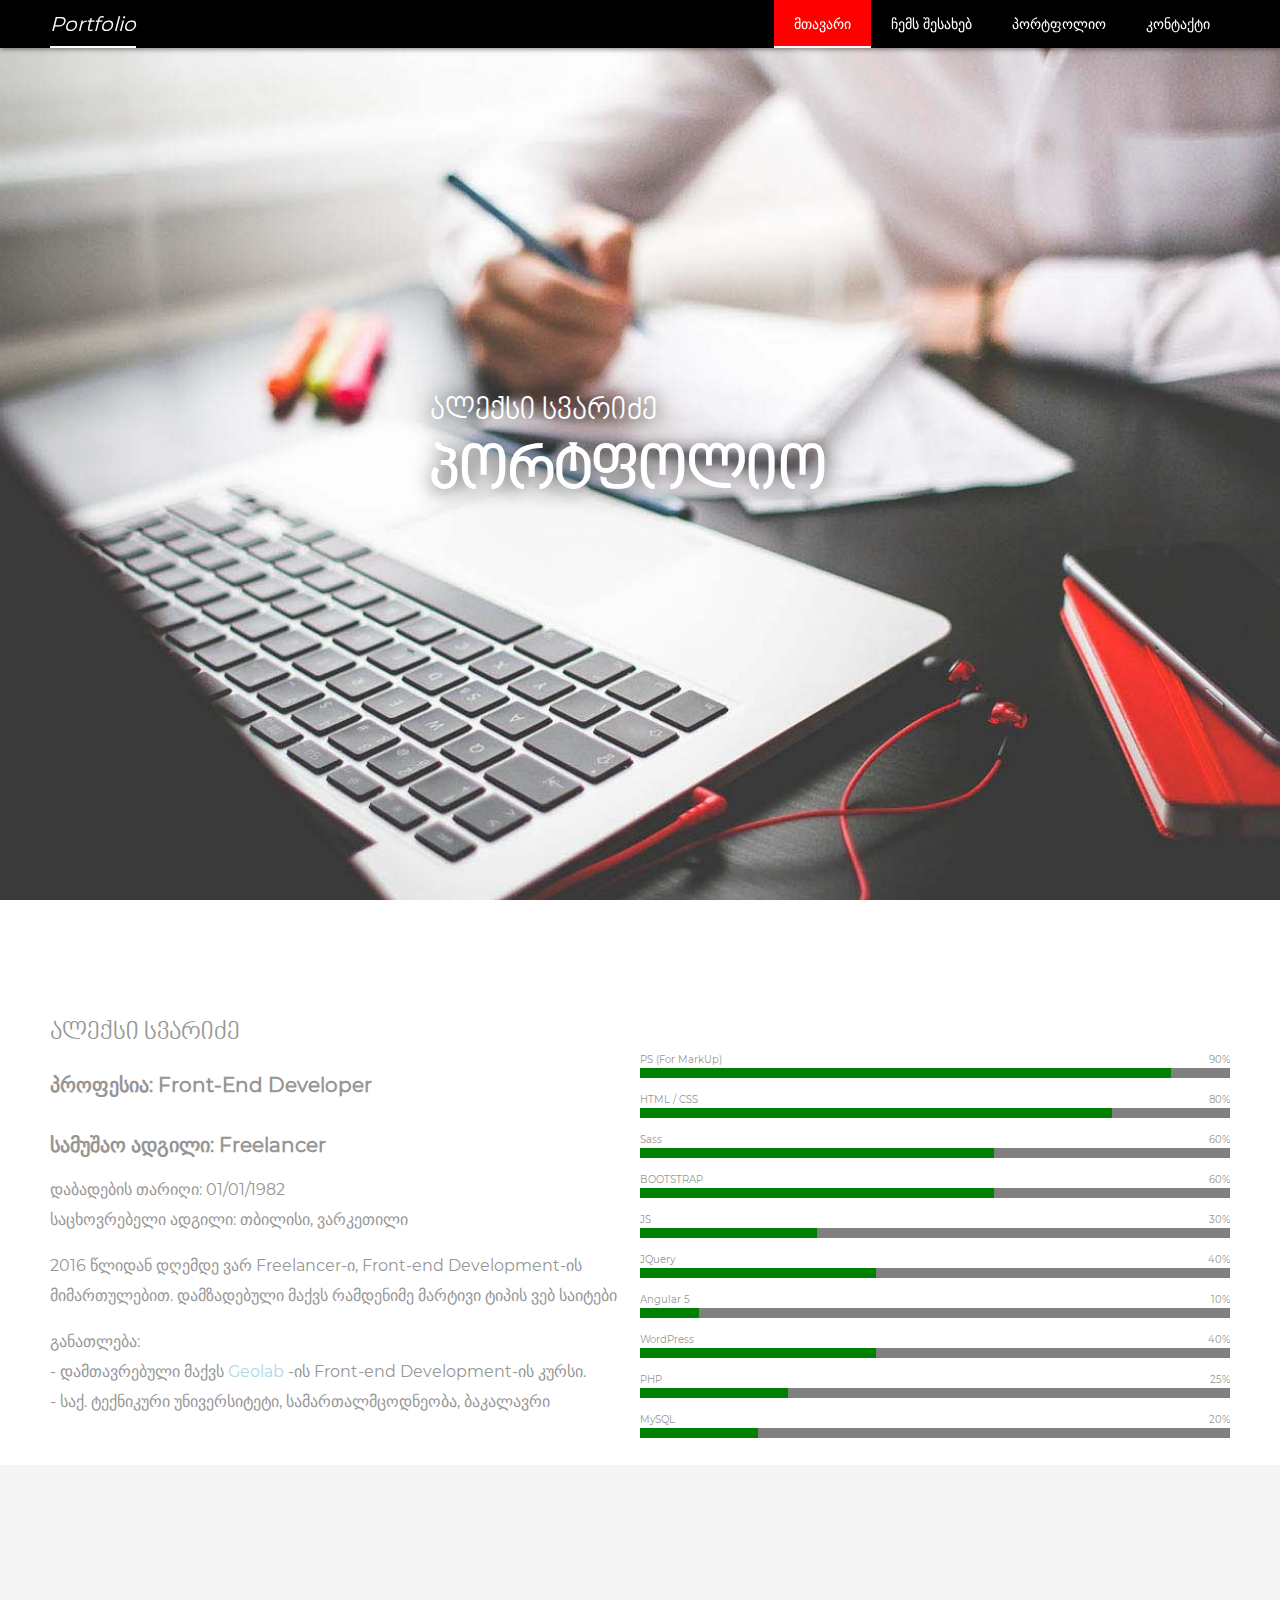
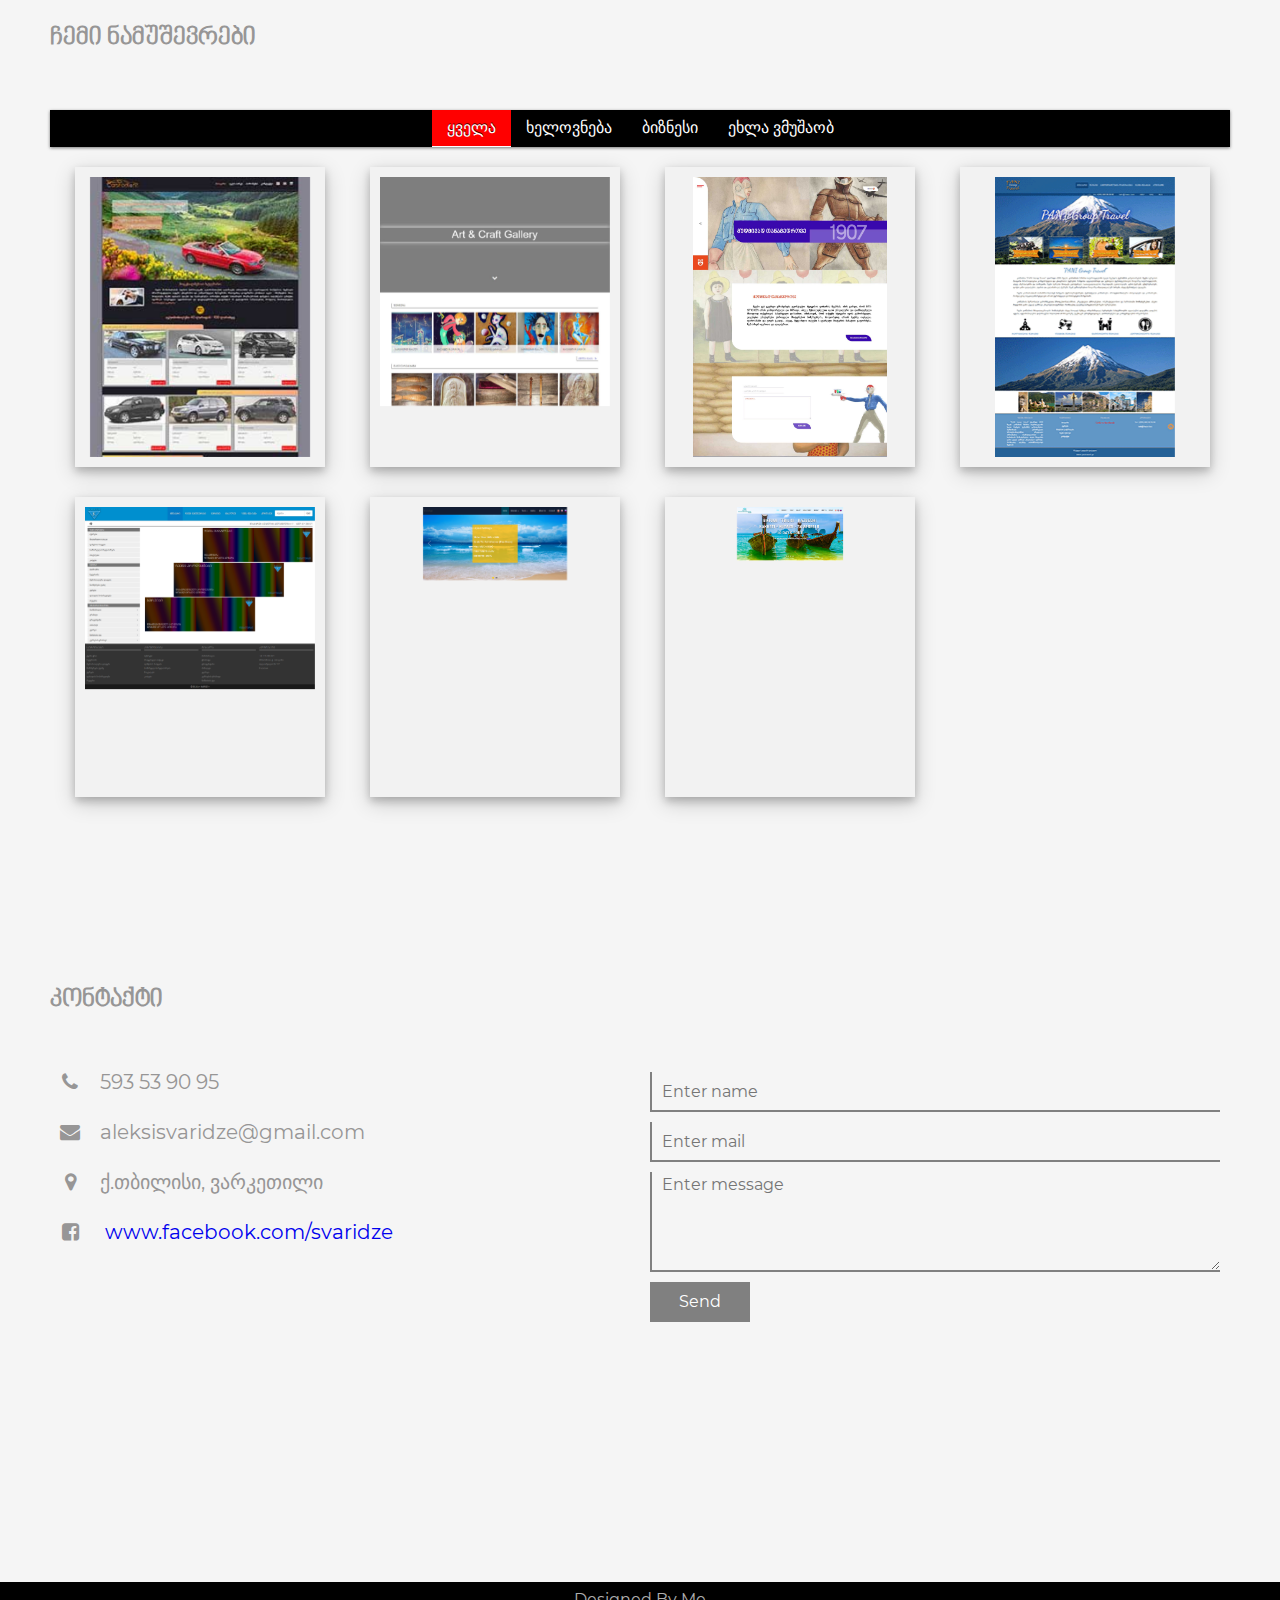
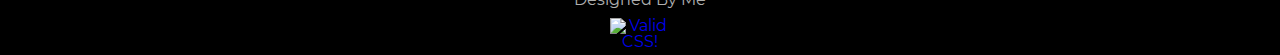
==== index.html @ 66313cfb "Angular" ====
<!DOCTYPE html>
<html lang="ka"> 
<head>
	<meta charset="utf-8">
	<meta name="viewport" content="width=device-width, initial-scale=1.0">
	<title>პორთფოლიო | ალექსი სვარიძე</title>
	<link rel="stylesheet" type="text/css" href="css/reset.css">
	<link rel="stylesheet" type="text/css" href="css/font-awesome.css">
	<link rel="stylesheet" type="text/css" href="css/animate.css">
	<link rel="stylesheet" type="text/css" href="css/mystyles.css">
</head>
<body>
	<header class="header">
		<div class="container clearfix">

			<a href="index.html" id="logo">Portfolio</a>

			<nav class="header-nav">

				<span id="menu-icon">
					<i class="fa fa-bars myIcon"></i>
				</span>

				<ul class="nav-ul active">
					<li class="current"><a href="div#home" class="scroll">მთავარი</a></li>
					<li><a href="div#about-link" class="scroll">ჩემს შესახებ</a></li>
					<li><a href="div#portfolio-link" class="scroll">პორტფოლიო</a></li>
					<li><a href="div#contact-link" class="scroll">კონტაქტი</a></li>
				</ul>
			</nav>
		</div> <!-- End of header-section -->
	</header>

	<div class="full-screen" id="home">
		<section class="full-screen-div">
			<h2 class="full-screen-h2">ალექსი სვარიძე</h2>
			<br>
			<h1 class="full-screen-h1">პორტფოლიო</h1>
		</section>
	</div>




	<div class="about" id="about-link">
		<section class="container">

			<div class="skills clearfix">
				<h2 class="about-box-2-h2">ალექსი სვარიძე</h2>

				<div class="skills-box-1">
					
					<h4 class="about-box-2-h4">პროფესია: Front-End Developer</h4>
					<h4 class="about-box-2-h4">სამუშაო ადგილი: Freelancer</h4>
					<p class="about-box-2-p">დაბადების თარიღი: 01/01/1982</p>
					<p class="about-box-2-p">საცხოვრებელი ადგილი: თბილისი, ვარკეთილი</p><br>
					<p class="about-box-2-p">2016 წლიდან დღემდე ვარ Freelancer-ი, Front-end Development-ის მიმართულებით. დამზადებული მაქვს რამდენიმე მარტივი ტიპის ვებ საიტები</p><br>
					<p class="about-box-2-p">განათლება:</p>
					<p class="about-box-2-p">- დამთავრებული მაქვს
						<a href="http://geolab.edu.ge/" target="_blank" class="colored-links">Geolab</a>
						-ის Front-end Development-ის კურსი. </p>
					<p class="about-box-2-p">- საქ. ტექნიკური უნივერსიტეტი, სამართალმცოდნეობა, ბაკალავრი</p>
				</div>

				<div class="skills-box-2">
					<table>
						<tr>
							<td>PS (For MarkUp)</td>
							<td class="percentage">90%</td>
						</tr>
						<tr>
							<td class="full" colspan="2">
								<progress value="90" max="100"></progress>
							</td>
						</tr>
						<tr>
							<td>HTML / CSS</td>
							<td class="percentage">80%</td>
						</tr>
						<tr>
							<td class="full" colspan="2">
								<progress value="80" max="100"></progress>
							</td>
						</tr>
						<tr>
							<td>Sass</td>
							<td class="percentage">60%</td>
						</tr>
						<tr>
							<td class="full" colspan="2">
								<progress value="60" max="100"></progress>
							</td>
						</tr>
						<tr>
							<td>BOOTSTRAP</td>
							<td class="percentage">60%</td>
						</tr>
						<tr>
							<td class="full" colspan="2">
								<progress value="60" max="100"></progress>
							</td>
						</tr>
						<tr>
							<td>JS</td>
							<td class="percentage">30%</td>
						</tr>
						<tr>
							<td class="full" colspan="2">
								<progress value="30" max="100"></progress>
							</td>
						</tr>
						<tr>
							<td>JQuery</td>
							<td class="percentage">40%</td>
						</tr>
						<tr>
							<td class="full" colspan="2">
								<progress value="40" max="100"></progress>
							</td>
						</tr>

						<tr>
							<td>Angular 5</td>
							<td class="percentage">10%</td>
						</tr>
						<tr>
							<td class="full" colspan="2">
								<progress value="10" max="100"></progress>
							</td>
						</tr>

						<tr>
							<td>WordPress</td>
							<td class="percentage">40%</td>
						</tr>
						<tr>
							<td class="full" colspan="2">
								<progress value="40" max="100"></progress>
							</td>
						</tr>
						<tr>
							<td>PHP</td>
							<td class="percentage">25%</td>
						</tr>
						<tr>
							<td class="full" colspan="2">
								<progress value="25" max="100"></progress>
							</td>
						</tr>
						<tr>
							<td>MySQL</td>
							<td class="percentage">20%</td>
						</tr>
						<tr>
							<td class="full" colspan="2">
								<progress value="20" max="100"></progress>
							</td>
						</tr>
					</table>
				</div>

			</div> <!-- skills -->

		</section>  <!-- container -->
	</div> <!-- End about-link -->





	<div class="portfolio" id="portfolio-link">
		<section class="container">
			<h3 class="main-h1">ჩემი ნამუშევრები</h3>

			<div class="portfolio-box clearfix">

				<div class="button-group filter-tabs-container">
					<div class="filter-tabs is-checked" data-filter="*">ყველა</div>
					<div class="filter-tabs" data-filter=".art">ხელოვნება</div>
					<div class="filter-tabs" data-filter=".business">ბიზნესი</div>
					<div class="filter-tabs" data-filter=".curent-projects">ეხლა ვმუშაობ</div>
				</div>

				<div class="grid clearfix">

 					<div class="grid-item business" data-category="business">
 						<div class="polaroid">
 							<img src="img/portfolio-img/cars.jpg" class="polaroid-img">
 							<div class="website-link">
 								<a href="http://carsforrent.ge" target="_blank" class="polaroid-p">Full Version</a>
 							</div>
 						</div>
 					</div>

 					<div class="grid-item art" data-category="art">
 						<div class="polaroid">
 							<img src="img/portfolio-img/Gallery.png" class="polaroid-img">
 							<div class="website-link">
 								<a href="http://tbilisi.atwebpages.com/Gallery/" target="_blank" class="polaroid-p">Full Version</a>
 							</div>
 						</div>
 					</div>

 					<div class="grid-item art" data-category="art">
 						<div class="polaroid">
 							<img src="img/portfolio-img/sticker.jpg" class="polaroid-img">
 							<div class="website-link">
 								<a href="http://tbilisi.atwebpages.com/stajiorebi/" target="_blank" class="polaroid-p">Full Version</a>
 							</div>
 						</div>
 					</div>



 					<div class="grid-item business" data-category="business">
 						<div class="polaroid">
 							<img src="img/portfolio-img/bis.png" class="polaroid-img">
 							<div class="website-link">
 								<a href="http://tbilisi.atwebpages.com/tour/" target="_blank" class="polaroid-p">Full Version</a>
 							</div>
 						</div>
 					</div>

 					<div class="grid-item business" data-category="business">
 						<div class="polaroid">
 							<img src="img/portfolio-img/marmaris.png" class="polaroid-img">
 							<div class="website-link">
 								<a href="http://karizi.ge" target="_blank" class="polaroid-p">Full Version</a>
 							</div>
 						</div>
					 </div>
					 
					 <div class="grid-item curent-projects" data-category="curent-projects">
						<div class="polaroid">
							<img src="img/portfolio-img/guest.png" class="polaroid-img">
							<div class="website-link">
								<a href="http://tbilisi.atwebpages.com/Guest/" target="_blank" class="polaroid-p">Full Version</a>
							</div>
						</div>
					</div>

					<div class="grid-item curent-projects" data-category="curent-projects">
						<div class="polaroid">
							<img src="img/portfolio-img/kingdom.png" class="polaroid-img">
							<div class="website-link">
								<a href="http://tbilisi.atwebpages.com/KingdomGeorgiaDesktop/" target="_blank" class="polaroid-p">Full Version</a>
							</div>
						</div>
					</div>

 					

				</div> <!-- grid clearfix-->


			</div> <!-- portfolio-box -->

		</section>  <!-- container -->
	</div>





	<div class="contact" id="contact-link">
		<section class="container">
			<h3 class="main-h1">კონტაქტი</h3>

			<div class="contact-box clearfix">
				<div class="contact-boxes">
					<p class="contact-p"><span class="fa-icons"><i class="fa fa-phone" aria-hidden="true"></i></span>593 53 90 95</p>
					<p class="contact-p"><span class="fa-icons"><i class="fa fa-envelope" aria-hidden="true"></i></span>aleksisvaridze@gmail.com</p>
					<p class="contact-p"><span class="fa-icons"><i class="fa fa-map-marker" aria-hidden="true"></i></span>ქ.თბილისი, ვარკეთილი</p>
					<p class="contact-p"><span class="fa-icons"><i class="fa fa-facebook-square" aria-hidden="true"></i></span>
						<a href="https://www.facebook.com/svaridze" target="_blank">www.facebook.com/svaridze</a></p>
				</div>
				<div class="contact-boxes">
					<form method="" action="" id="" class="mail-form">
						<input type="text" name="" class="input-field" placeholder="Enter name" disabled>
						<input type="text" name="" class="input-field" placeholder="Enter mail" disabled>
						<textarea class="textarea-field" placeholder="Enter message" disabled></textarea>
						<input type="submit" value="Send" name="" class="submit-field">
					</form>
				</div>
			</div>
		</section>  <!-- container -->
	</div>


	<footer class="top-footer">
		<div class="map">
			<iframe
			src="https://www.google.com/maps/embed/v1/place?q=Varketili+Zemo+Plateau+II+Micro-District,
			+11,+Tbilisi&key=AIzaSyBdmHVkiIxfdOb9HYpGS9dPTRAZbsJj9S8"
			allowfullscreen>
			</iframe>
		</div>
	</footer>

	<footer class="bottom-footer">
		<p class="footer-p">designed by me</p>
		<p>
			<a href="http://jigsaw.w3.org/css-validator/check/referer" style="display: inline-block;">
    			<img style="border:0;width:60px;display: block;margin:0 auto;"
        			src="http://jigsaw.w3.org/css-validator/images/vcss-blue"
        			alt="Valid CSS!" />
    		</a>
		</p>
	</footer>

	<div id="stop" class="scrollTop">    	
    	<a href="">
    		<i class="fa fa-angle-double-left"></i>
    	</a>    	
    </div>
    
	<script src="https://ajax.googleapis.com/ajax/libs/jquery/2.2.4/jquery.min.js"></script>
	<script src="https://cdnjs.cloudflare.com/ajax/libs/jquery-scrollTo/2.1.2/jquery.scrollTo.min.js"></script>
	<script src="https://cdnjs.cloudflare.com/ajax/libs/jquery-localScroll/2.0.0/jquery.localScroll.min.js"></script>
	<script src="js/isotope.pkgd.min.js"></script>
	<script src="js/myscripts.js"></script>
</body>
</html>
---- css/mystyles.css ----
@import url("https://cdn.web-fonts.ge/fonts/bpg-nino-elite-caps/css/bpg-nino-elite-caps.min.css");
html, body {
	height: 100%; 
	width: 100%;
	font-family: 'BPG Arial';
	font-family: 'Montserrat-Regular';
	color: #979696;
}
body {
	background-color: #F5F5F5;
}
h1, h2, h3, h4, h5, h6 {
	font-family: 'BPG Nino Mtavruli';
}
.scrollTop {
	position: fixed;
	right: 28px;
	bottom: 10px;
	background-color: red;
	opacity: 0;
	-webkit-transition: all 0.4s ease-in-out 0s;
	-o-transition: all 0.4s ease-in-out 0s;
	transition: all 0.4s ease-in-out 0s;
	z-index: 1000;
}
.scrollTop a {
	padding: 0 10px 0 12px;
	display: inline-block;
}
.fa.fa-angle-double-left {
	-webkit-transform: rotate(90deg);
	    -ms-transform: rotate(90deg);
	        transform: rotate(90deg);
	font-size: 40px;
	color: #fff;
	margin-left: 4px;
}
.clearfix:after {
	content: "";
	display: block;
	clear: both;
}
.header {
	width: 100%;
	background-color: #000;
	position: fixed;
	left: 0;
	top: 0;
	z-index: 1000;
	box-shadow: 0 1px 5px rgba(0,0,0, 0.5);
}
.container {
	max-width: 1200px;
	margin: 0 auto;
	padding: 0 10px;
}
#logo {
	display: block;
	font-size: 20px;
	height: 48px;
	line-height: 48px;
	font-style: italic;
	border-bottom: 2px solid #fff;
	color: #fff;
	float: left;
}
.header-nav {
	float: right;
	font-size: 0;
}
#menu-icon {
	display: none;
	color: #fff;
	width: 48px;
	height: 48px;
	cursor: pointer;
}
.myIcon {
	font-size:48px;
	color: #fff;
}
.nav-ul li {
	display: inline-block;
}
.nav-ul li a {
	font-family: "BPG Nino Elite Caps", sans-serif;
	display: block;
	color: #fff;
	font-size: 14px;
	padding: 17px 20px 15px;
}
.current {
	background-color: red;
	border-bottom: 2px solid white;
}
.nav-ul li:hover {
	border-bottom: 2px solid white;
}
.full-screen {
	width: 100%;
	height: 100%;
	background: url('../img/developer.jpg') no-repeat 50% 50%;
	background-size: cover;
	display: table;
}
.full-screen-div {
	display: table-cell;
	vertical-align: middle;
	color: #fff;
}

.full-screen-h2 {
	font-size: 30px;
	width: 420px;
	margin: 0 auto;
	text-shadow: 0 0 20px rgba(0, 0, 0, 1);
}
.full-screen-h1 {
	font-size: 60px;
	width: 420px;
	margin: 0 auto;
	text-shadow: 1px 2px 20px rgba(0, 0, 0, .8);
	font-weight: bold;
}

.main-h1 {
	font-size: 25px;
	text-transform: uppercase;
	font-weight: bold;
	margin: 0px 0 30px;
	padding-top: 100px;
}
.main-p {
	font-size: 20px;
}
.about {
	margin: 0 auto 60px;
	padding-top: 120px;
	background-color: #fff;
}
.about-box-2-h2 {
	font-size: 25px;
}
.about-box-2-h4 {
	font-size: 20px;
	font-weight: bold;
	font-family: 'Montserrat-Regular';
	padding: 20px 0;
}
.about-box-2-p {
	font-size: 16px;
	line-height: 30px;
}
.skills-box-1, .skills-box-2 {
	width: 50%;
	float: left;
	padding: 10px 0;
}
.colored-links {
	color: lightblue;
}
.colored-links:hover {
	color: #60adfb;
}
table {
	width: 100%;
	font-size: 10px;
}
.percentage {
	text-align: right;
}
progress {
	width: 100%;
	margin: 3px 0 17px;
	border: none;
}
/* ----------- portfolio ----------------*/
.portfolio-box {
	margin: 60px auto;
}
.filter-tabs-container {
	font-size: 0;
	background-color: #000;
	color: #fff;
	box-shadow: 0 1px 3px rgba(0,0,0, 0.5);
	margin: 0 0 20px 0;
	display: flex;
	justify-content: center;
}
.filter-tabs {
	display: inline-block;
	padding: 10px 15px;
	cursor: pointer;
	font-size: 16px;
	border-bottom: 1px solid transparent;
}
.filter-tabs:hover {
	border-bottom: 1px solid #fff;
}
.grid-item {
	width: 25%;
}
.polaroid {
	width: 90%;
	height: 300px;
	overflow: hidden;
	position: relative;
	padding: 10px;
	max-width: 250px;
	margin: 0 25px 30px;
	box-shadow: 0 4px 8px 0 rgba(0, 0, 0, 0.2),
	0 6px 20px 0 rgba(0, 0, 0, 0.19);
	background-color: #f2f2f2;
}
.polaroid img {
	max-width: 100%;
	max-height: 100%;
	margin: 0 auto;
	opacity: 1;
	transition: .5s ease;
  	backface-visibility: hidden;
  	display: block;
}
.website-link {
  transition: .3s ease;
  opacity: 0;
  position: absolute;
  top: 50%;
  left: 50%;
  transform: translate(-50%, -50%);
  -ms-transform: translate(-50%, -50%);
}
.polaroid:hover .polaroid-img {
  opacity: 0.3;
}

.polaroid:hover .website-link {
  opacity: 1;
}
.polaroid-p {
	background-color: white;
	color: red;
	font-weight: bold;
	display: block;
	padding: 20px 10px;
	font-size: 14px;
	text-align: center;
}

div.filter-tabs:active,
div.filter-tabs.is-checked {
  background-color: red;
  border-bottom: 1px solid #fff;
}
div.filter-tabs.is-checked {
  color: white;
  text-shadow: 0 -1px hsla(0, 0%, 0%, 0.8);
}
/*--------------  Contact Section-------*/

.contact-box {
	margin: 60px auto;
}

.contact-boxes {
	width: 50%;
	float: left;
	background-color: #F5F5F5;
	padding: 0 10px;
}
p.contact-p {
	font-size: 20px;
	margin-bottom: 30px;
}
.fa-icons {
	display: inline-block;
	height: 20px;
	width: 20px;
	text-align: center;
	margin-right: 20px;
}
.mail-form {
	width: 100%;
	margin: 0 auto 0 0;
}
.mail-form input:focus, .mail-form textarea:focus {
	outline: none;
}
.input-field {
	display: block;
	width: 100%;
	height: 40px;
	padding: 0 10px;
	margin-bottom: 10px;
	border-bottom: 2px solid grey;
	border-left: 2px solid grey;
	background-color: #F5F5F5;
}
.textarea-field {
	display: block;
	max-width: 100%;
	min-width: 100%;
	max-height: 100px;
	min-height: 100px;
	padding: 5px 10px;
	margin-bottom: 10px;
	border-bottom: 2px solid grey;
	border-left: 2px solid grey;
	background-color: #F5F5F5;
}
.submit-field {
	width: 100px;
	height: 40px;
	display: block;
	background-color: grey;
	border: 1px solid grey;
	color: #fff;
	cursor: pointer;
}
.submit-field:hover {
	color: grey;
	background-color: #fff;
}
iframe {
	width: 100%;
	height: 200px;
	border: 0;
	display: block;
}
.top-footer {
	width: 100%;
}
.bottom-footer {
	width: 100%;
	background-color: #000;
	text-align: center;
	padding-bottom: 5px;
}
.footer-p {
	color: rgba(255,255,255, 0.7);
	text-transform: capitalize;
	padding: 10px 0;
}

@media screen and (max-width: 1030px) {

.polaroid-p {
	font-size: 12px;
}

}

@media only screen and (max-width: 768px) {

#logo {
	font-size: 18px;
	line-height: 38px;
	height: 38px;
}
#menu-icon {
	display: inline-block;
	width: 37px;
	height: 37px;
}
.myIcon {
	font-size:37px;
}
nav ul.nav-ul, nav:active ul.nav-ul {
	display: none;
    z-index: 1000;
    position: absolute;
    right: 0;
    top: 37px;
    width: 100%;
    height: 100vh;
}
nav.active ul.nav-ul {
  display: block;
  padding-top: 0;
  background: #000;
}
.nav-ul li {
	display: block;
}
.nav-ul li:hover {
	border-bottom: none;
	background-color: red;
}
.current {
	border-bottom: none;
}
.nav-ul li a {
	font-family: 'BPG Nino Mtavruli';
	text-align: center;
	color: #fff;
	padding: 15px 0;
	font-weight: normal;
}
.container {
	width: 100%;
}
.full-screen-h2 {
	font-size: 18px;
	width: 200px;
}
.full-screen-h1 {
	font-size: 30px;
	width: 200px;
}
.main-h1 {
	font-size: 20px;
}
.main-p {
	font-size: 16px;
}
.about-box-1, .about-box-2 {
	width: 100%;
	float: none;
	padding: 0;
}
.about-box-img {
	width: 100%;
	display: block;
}
.about-box-2-h2 {
	font-size: 18px;
	margin: 20px auto 10px;
}
.about-box-2-h4 {
	font-size: 16px;
	padding: 10px 0;
}
.about-box-2-p {
	font-size: 14px;
	line-height: 20px;
	text-align: justify;
}
.skills-box-1, .skills-box-2 {
	width: 100%;
	float: none;
	padding: 10px 0;
}
.contact-boxes {
	width: 100%;
	float: none;
	padding: 0;
}
p.contact-p {
	font-size: 15px;
	margin-bottom: 10px;
}
.fa-icons {
	height: 16px;
	width: 16px;
}
.mail-form {
	margin: 60px auto 0;
}
.textarea-field {
	max-height: 150px;
	min-height: 150px;
	margin-bottom: 5px;
}
.submit-field {
	margin: 0 auto;
}
.grid-item {
	width: 50%;
	margin-bottom: 25px;
}
.polaroid {
	margin: 0 auto;
}
.polaroid-p {
	font-size: 14px;
}

}

@media screen and (max-width: 540px) {
.filter-tabs {
	font-size: 12px;
	padding: 10px;
}
.grid-item {
	width: 100%;
}
.full-screen-h2 {
	font-size: 18px;
	width: 170px;
}
.full-screen-h1 {
	font-size: 25px;
	width: 170px;
}

}
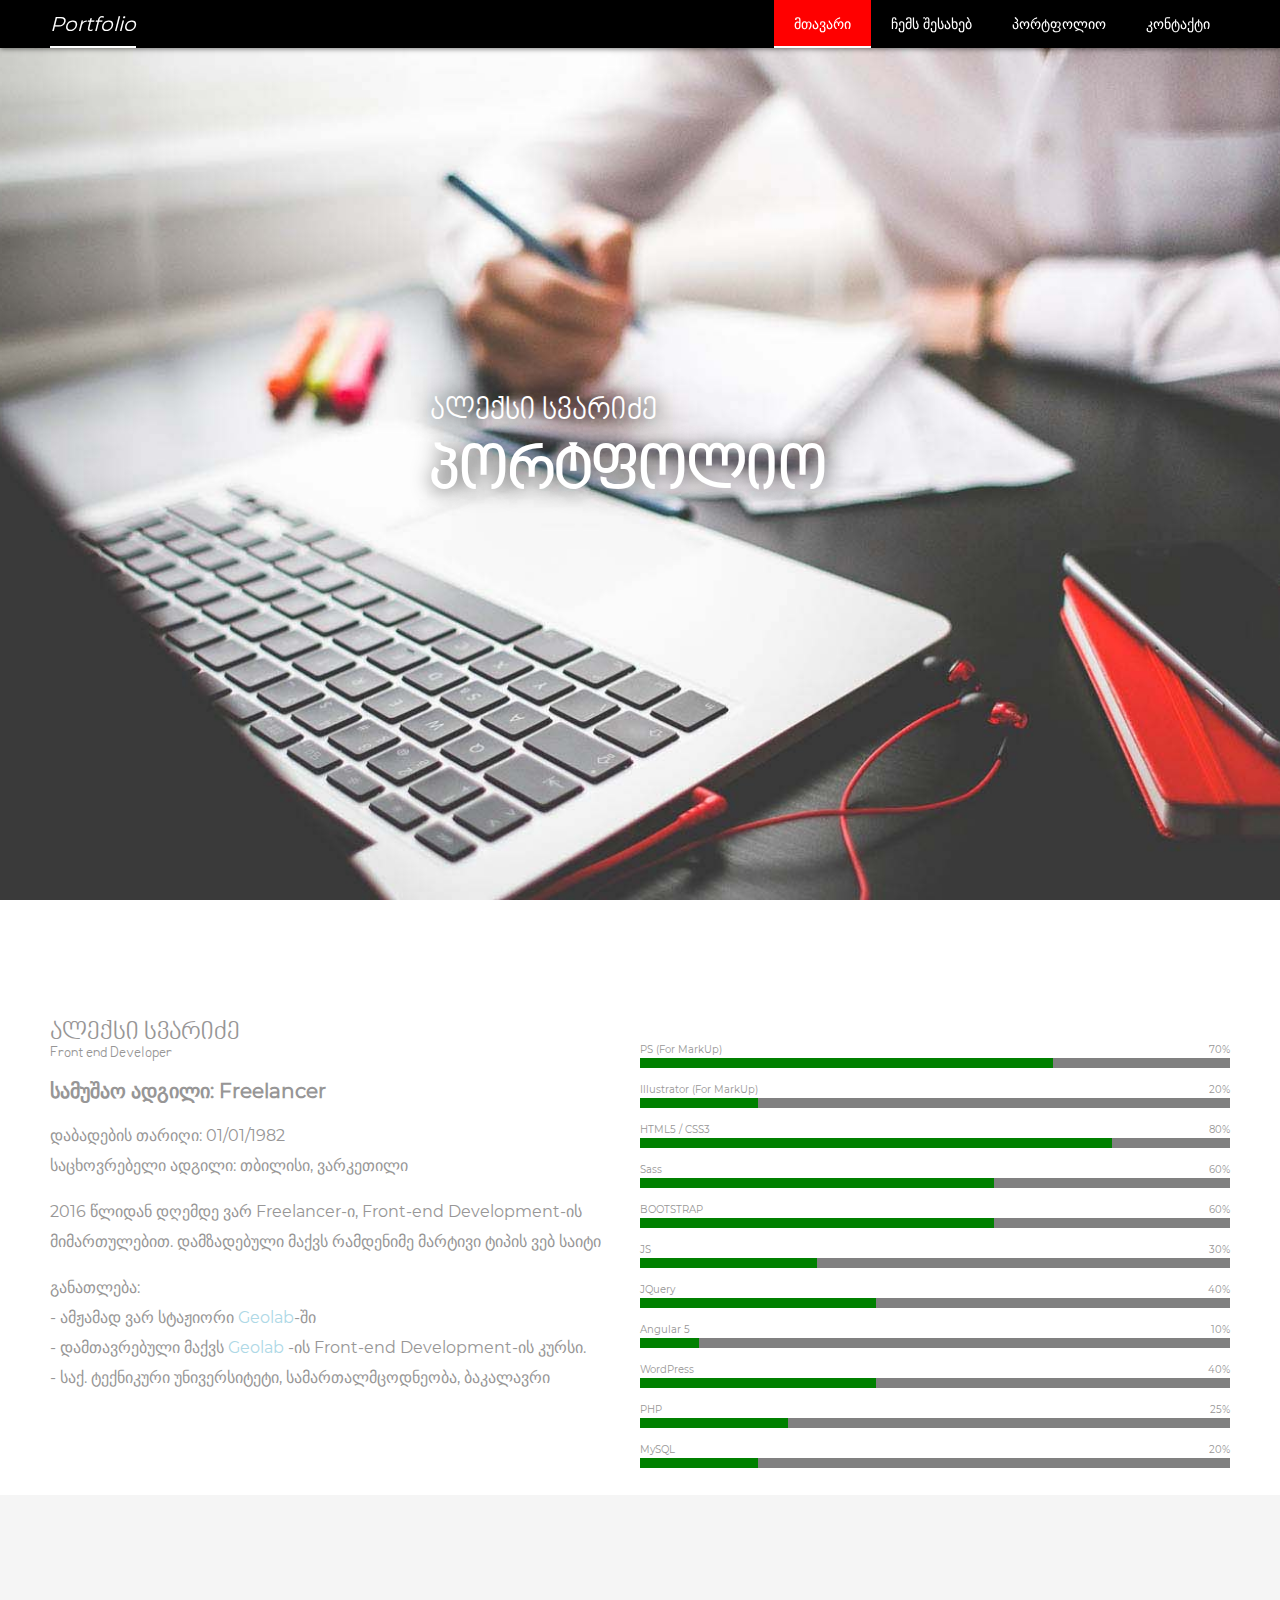
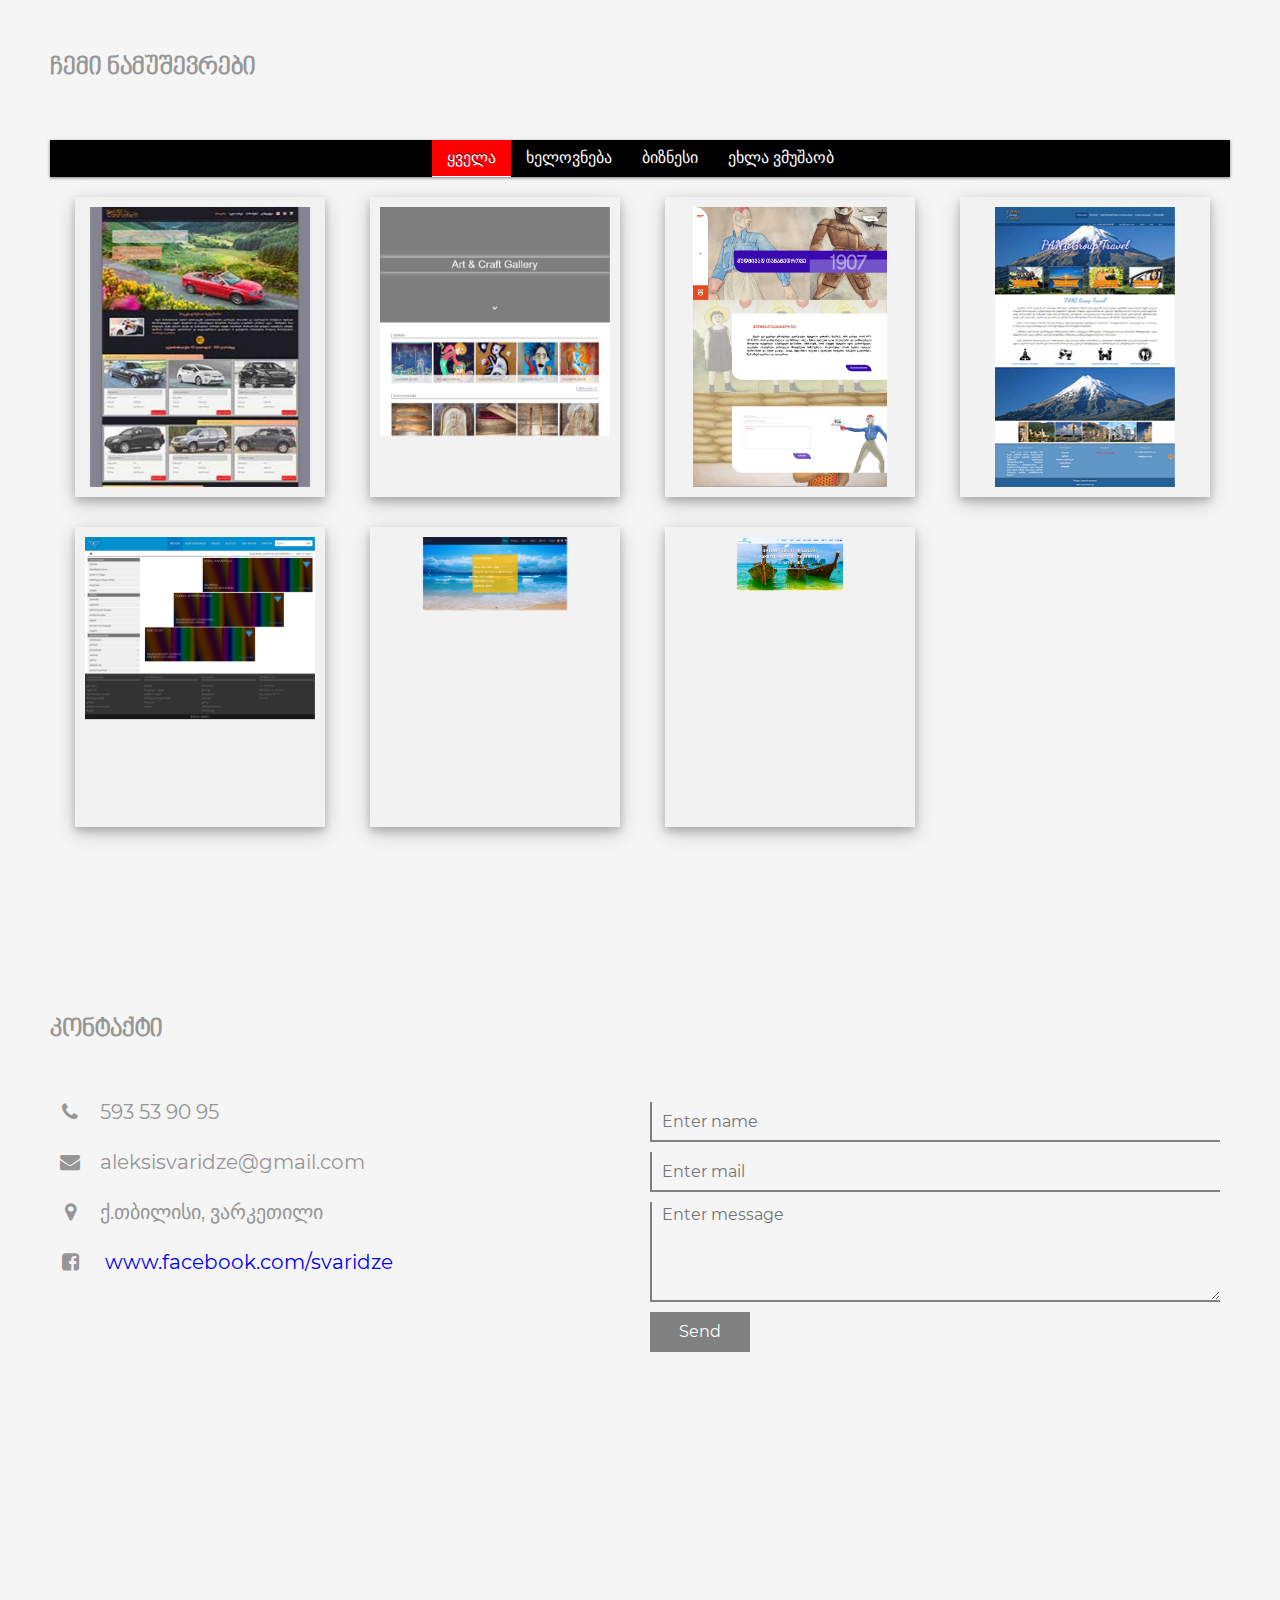
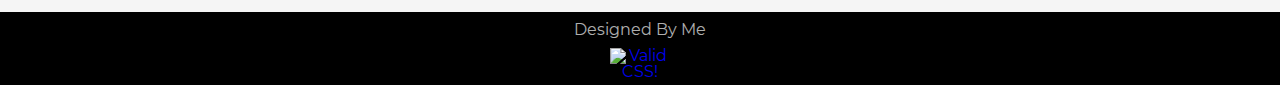
==== commit ed4f6638: "some text" ====
--- a/index.html
+++ b/index.html
@@ -50,12 +50,16 @@
 
 				<div class="skills-box-1">
 					
-					<h4 class="about-box-2-h4">პროფესია: Front-End Developer</h4>
+					<h4 class="about-box-jobTitle">Front end Developer</h4>
 					<h4 class="about-box-2-h4">სამუშაო ადგილი: Freelancer</h4>
 					<p class="about-box-2-p">დაბადების თარიღი: 01/01/1982</p>
 					<p class="about-box-2-p">საცხოვრებელი ადგილი: თბილისი, ვარკეთილი</p><br>
-					<p class="about-box-2-p">2016 წლიდან დღემდე ვარ Freelancer-ი, Front-end Development-ის მიმართულებით. დამზადებული მაქვს რამდენიმე მარტივი ტიპის ვებ საიტები</p><br>
+					<p class="about-box-2-p">2016 წლიდან დღემდე ვარ Freelancer-ი, 
+						Front-end Development-ის მიმართულებით. 
+						დამზადებული მაქვს რამდენიმე მარტივი ტიპის ვებ საიტი</p><br>
 					<p class="about-box-2-p">განათლება:</p>
+					<p class="about-box-2-p">- ამჟამად ვარ სტაჟიორი
+						<a href="http://geolab.edu.ge/" target="_blank" class="colored-links">Geolab</a>-ში</p>
 					<p class="about-box-2-p">- დამთავრებული მაქვს
 						<a href="http://geolab.edu.ge/" target="_blank" class="colored-links">Geolab</a>
 						-ის Front-end Development-ის კურსი. </p>
@@ -66,15 +70,24 @@
 					<table>
 						<tr>
 							<td>PS (For MarkUp)</td>
-							<td class="percentage">90%</td>
-						</tr>
-						<tr>
-							<td class="full" colspan="2">
-								<progress value="90" max="100"></progress>
-							</td>
-						</tr>
-						<tr>
-							<td>HTML / CSS</td>
+							<td class="percentage">70%</td>
+						</tr>
+						<tr>
+							<td class="full" colspan="2">
+								<progress value="70" max="100"></progress>
+							</td>
+						</tr>
+						<tr>
+							<td>Illustrator (For MarkUp)</td>
+							<td class="percentage">20%</td>
+						</tr>
+						<tr>
+							<td class="full" colspan="2">
+								<progress value="20" max="100"></progress>
+							</td>
+						</tr>
+						<tr>
+							<td>HTML5 / CSS3</td>
 							<td class="percentage">80%</td>
 						</tr>
 						<tr>
--- a/css/mystyles.css
+++ b/css/mystyles.css
@@ -141,6 +141,9 @@
 .about-box-2-h2 {
 	font-size: 25px;
 }
+.about-box-jobTitle {
+	
+}
 .about-box-2-h4 {
 	font-size: 20px;
 	font-weight: bold;
@@ -154,7 +157,7 @@
 .skills-box-1, .skills-box-2 {
 	width: 50%;
 	float: left;
-	padding: 10px 0;
+	padding: 0 0 10px;
 }
 .colored-links {
 	color: lightblue;
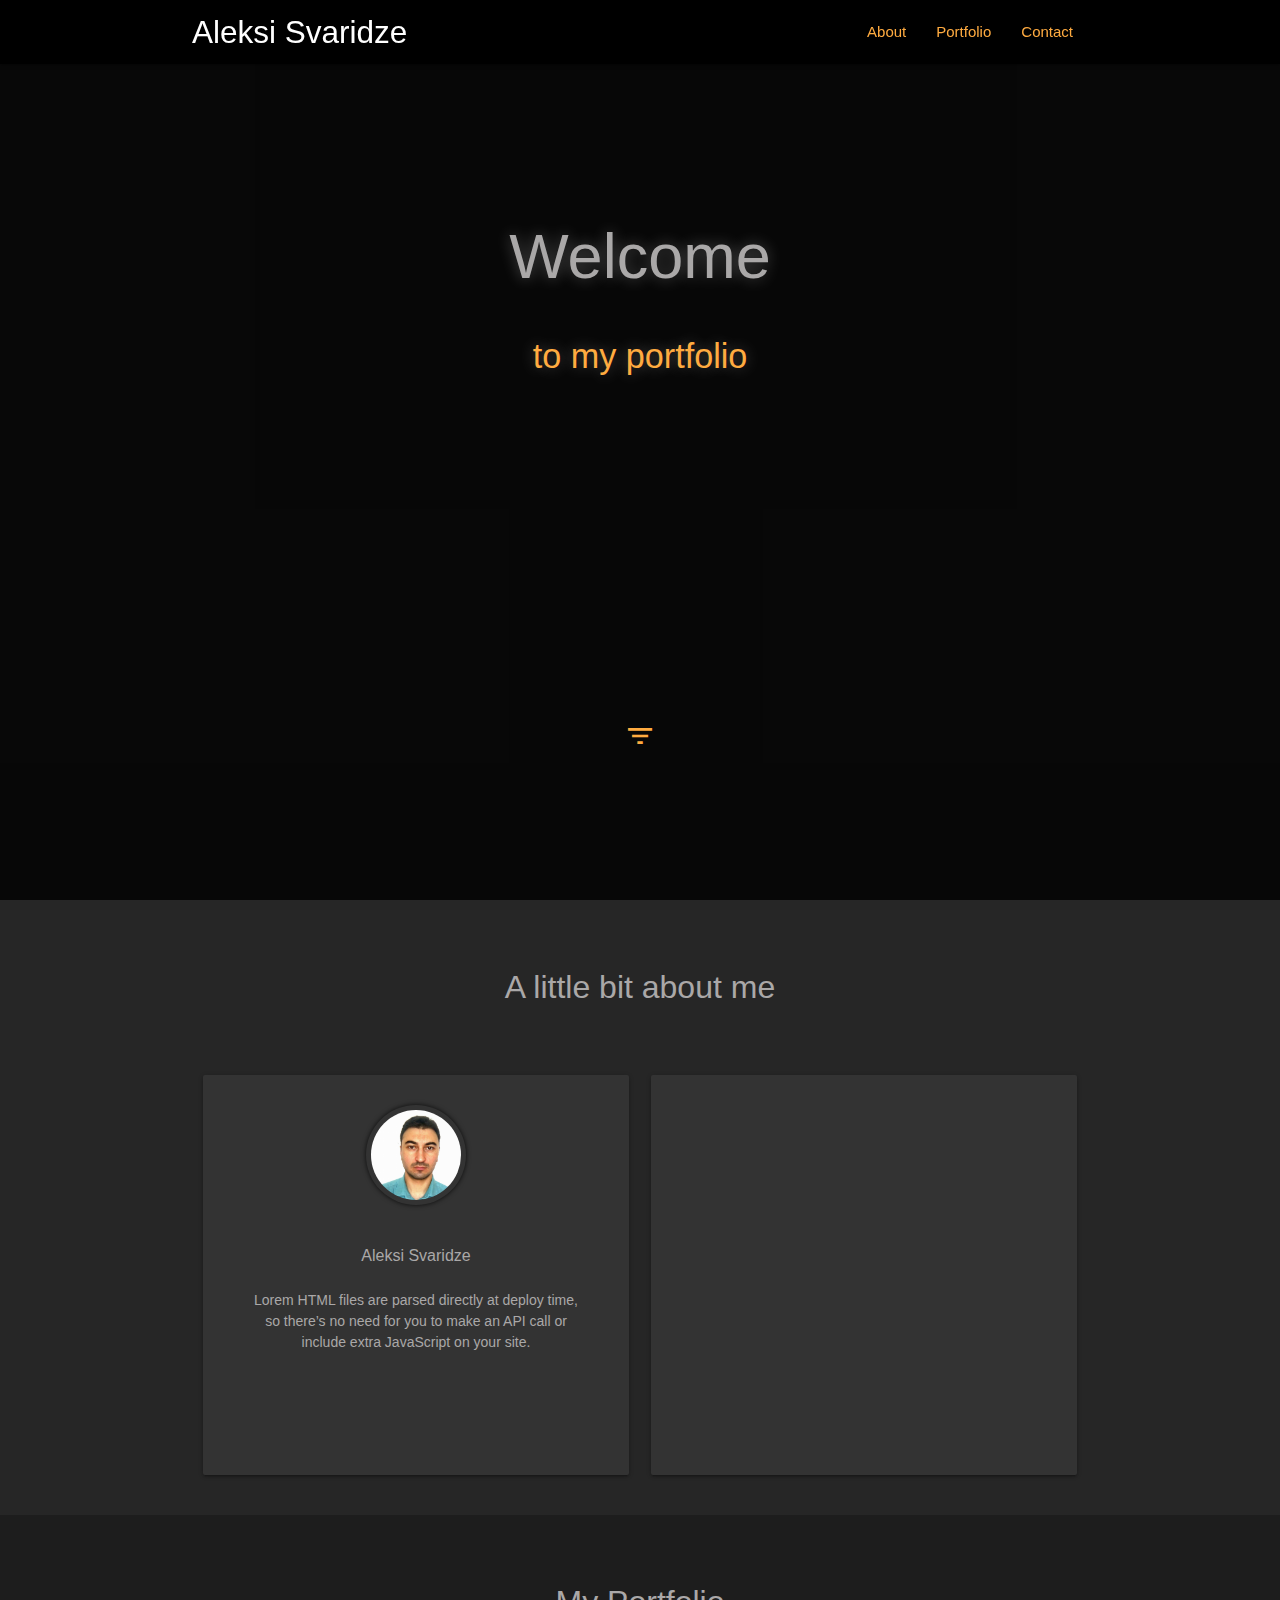
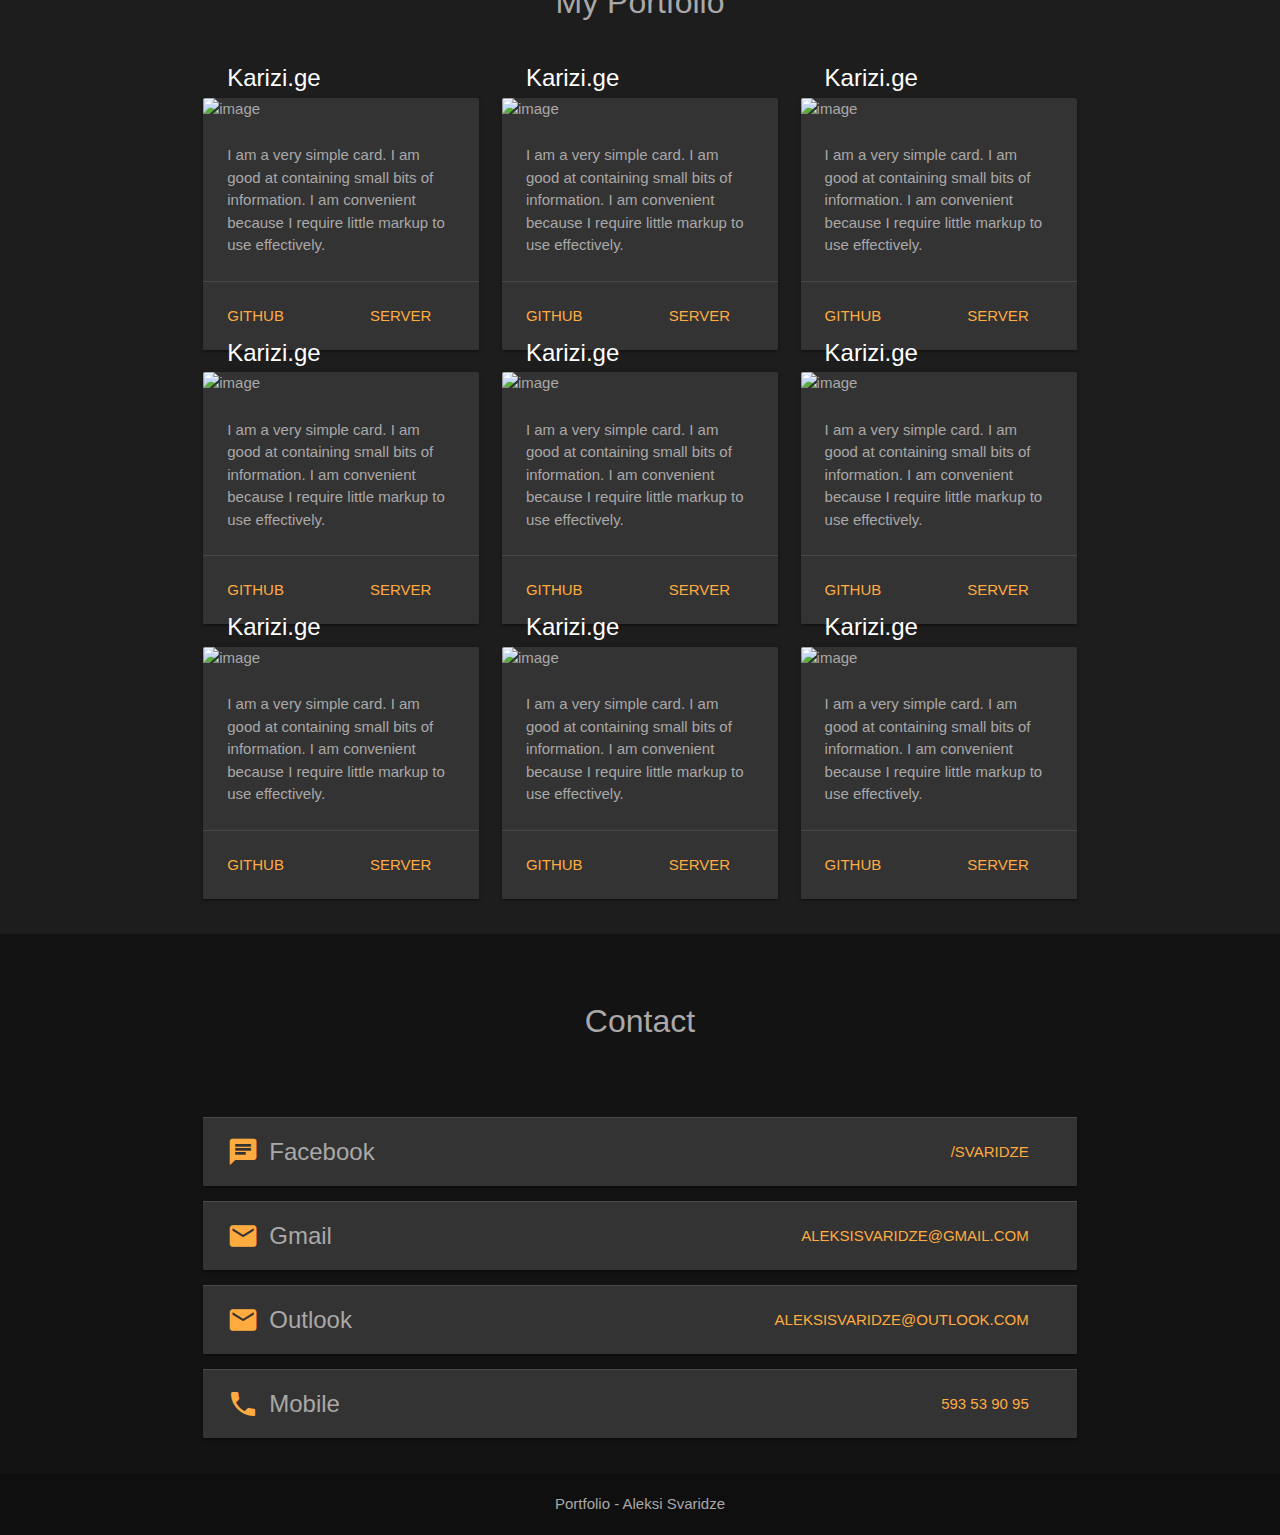
==== commit 182bb58f: "ver_3" ====
--- a/index.html
+++ b/index.html
@@ -1,336 +1 @@
-<!DOCTYPE html>
-<html lang="ka"> 
-<head>
-	<meta charset="utf-8">
-	<meta name="viewport" content="width=device-width, initial-scale=1.0">
-	<title>პორთფოლიო | ალექსი სვარიძე</title>
-	<link rel="stylesheet" type="text/css" href="css/reset.css">
-	<link rel="stylesheet" type="text/css" href="css/font-awesome.css">
-	<link rel="stylesheet" type="text/css" href="css/animate.css">
-	<link rel="stylesheet" type="text/css" href="css/mystyles.css">
-</head>
-<body>
-	<header class="header">
-		<div class="container clearfix">
-
-			<a href="index.html" id="logo">Portfolio</a>
-
-			<nav class="header-nav">
-
-				<span id="menu-icon">
-					<i class="fa fa-bars myIcon"></i>
-				</span>
-
-				<ul class="nav-ul active">
-					<li class="current"><a href="div#home" class="scroll">მთავარი</a></li>
-					<li><a href="div#about-link" class="scroll">ჩემს შესახებ</a></li>
-					<li><a href="div#portfolio-link" class="scroll">პორტფოლიო</a></li>
-					<li><a href="div#contact-link" class="scroll">კონტაქტი</a></li>
-				</ul>
-			</nav>
-		</div> <!-- End of header-section -->
-	</header>
-
-	<div class="full-screen" id="home">
-		<section class="full-screen-div">
-			<h2 class="full-screen-h2">ალექსი სვარიძე</h2>
-			<br>
-			<h1 class="full-screen-h1">პორტფოლიო</h1>
-		</section>
-	</div>
-
-
-
-
-	<div class="about" id="about-link">
-		<section class="container">
-
-			<div class="skills clearfix">
-				<h2 class="about-box-2-h2">ალექსი სვარიძე</h2>
-
-				<div class="skills-box-1">
-					
-					<h4 class="about-box-jobTitle">Front end Developer</h4>
-					<h4 class="about-box-2-h4">სამუშაო ადგილი: Freelancer</h4>
-					<p class="about-box-2-p">დაბადების თარიღი: 01/01/1982</p>
-					<p class="about-box-2-p">საცხოვრებელი ადგილი: თბილისი, ვარკეთილი</p><br>
-					<p class="about-box-2-p">2016 წლიდან დღემდე ვარ Freelancer-ი, 
-						Front-end Development-ის მიმართულებით. 
-						დამზადებული მაქვს რამდენიმე მარტივი ტიპის ვებ საიტი</p><br>
-					<p class="about-box-2-p">განათლება:</p>
-					<p class="about-box-2-p">- ამჟამად ვარ სტაჟიორი
-						<a href="http://geolab.edu.ge/" target="_blank" class="colored-links">Geolab</a>-ში</p>
-					<p class="about-box-2-p">- დამთავრებული მაქვს
-						<a href="http://geolab.edu.ge/" target="_blank" class="colored-links">Geolab</a>
-						-ის Front-end Development-ის კურსი. </p>
-					<p class="about-box-2-p">- საქ. ტექნიკური უნივერსიტეტი, სამართალმცოდნეობა, ბაკალავრი</p>
-				</div>
-
-				<div class="skills-box-2">
-					<table>
-						<tr>
-							<td>PS (For MarkUp)</td>
-							<td class="percentage">70%</td>
-						</tr>
-						<tr>
-							<td class="full" colspan="2">
-								<progress value="70" max="100"></progress>
-							</td>
-						</tr>
-						<tr>
-							<td>Illustrator (For MarkUp)</td>
-							<td class="percentage">20%</td>
-						</tr>
-						<tr>
-							<td class="full" colspan="2">
-								<progress value="20" max="100"></progress>
-							</td>
-						</tr>
-						<tr>
-							<td>HTML5 / CSS3</td>
-							<td class="percentage">80%</td>
-						</tr>
-						<tr>
-							<td class="full" colspan="2">
-								<progress value="80" max="100"></progress>
-							</td>
-						</tr>
-						<tr>
-							<td>Sass</td>
-							<td class="percentage">60%</td>
-						</tr>
-						<tr>
-							<td class="full" colspan="2">
-								<progress value="60" max="100"></progress>
-							</td>
-						</tr>
-						<tr>
-							<td>BOOTSTRAP</td>
-							<td class="percentage">60%</td>
-						</tr>
-						<tr>
-							<td class="full" colspan="2">
-								<progress value="60" max="100"></progress>
-							</td>
-						</tr>
-						<tr>
-							<td>JS</td>
-							<td class="percentage">30%</td>
-						</tr>
-						<tr>
-							<td class="full" colspan="2">
-								<progress value="30" max="100"></progress>
-							</td>
-						</tr>
-						<tr>
-							<td>JQuery</td>
-							<td class="percentage">40%</td>
-						</tr>
-						<tr>
-							<td class="full" colspan="2">
-								<progress value="40" max="100"></progress>
-							</td>
-						</tr>
-
-						<tr>
-							<td>Angular 5</td>
-							<td class="percentage">10%</td>
-						</tr>
-						<tr>
-							<td class="full" colspan="2">
-								<progress value="10" max="100"></progress>
-							</td>
-						</tr>
-
-						<tr>
-							<td>WordPress</td>
-							<td class="percentage">40%</td>
-						</tr>
-						<tr>
-							<td class="full" colspan="2">
-								<progress value="40" max="100"></progress>
-							</td>
-						</tr>
-						<tr>
-							<td>PHP</td>
-							<td class="percentage">25%</td>
-						</tr>
-						<tr>
-							<td class="full" colspan="2">
-								<progress value="25" max="100"></progress>
-							</td>
-						</tr>
-						<tr>
-							<td>MySQL</td>
-							<td class="percentage">20%</td>
-						</tr>
-						<tr>
-							<td class="full" colspan="2">
-								<progress value="20" max="100"></progress>
-							</td>
-						</tr>
-					</table>
-				</div>
-
-			</div> <!-- skills -->
-
-		</section>  <!-- container -->
-	</div> <!-- End about-link -->
-
-
-
-
-
-	<div class="portfolio" id="portfolio-link">
-		<section class="container">
-			<h3 class="main-h1">ჩემი ნამუშევრები</h3>
-
-			<div class="portfolio-box clearfix">
-
-				<div class="button-group filter-tabs-container">
-					<div class="filter-tabs is-checked" data-filter="*">ყველა</div>
-					<div class="filter-tabs" data-filter=".art">ხელოვნება</div>
-					<div class="filter-tabs" data-filter=".business">ბიზნესი</div>
-					<div class="filter-tabs" data-filter=".curent-projects">ეხლა ვმუშაობ</div>
-				</div>
-
-				<div class="grid clearfix">
-
- 					<div class="grid-item business" data-category="business">
- 						<div class="polaroid">
- 							<img src="img/portfolio-img/cars.jpg" class="polaroid-img">
- 							<div class="website-link">
- 								<a href="http://carsforrent.ge" target="_blank" class="polaroid-p">Full Version</a>
- 							</div>
- 						</div>
- 					</div>
-
- 					<div class="grid-item art" data-category="art">
- 						<div class="polaroid">
- 							<img src="img/portfolio-img/Gallery.png" class="polaroid-img">
- 							<div class="website-link">
- 								<a href="http://tbilisi.atwebpages.com/Gallery/" target="_blank" class="polaroid-p">Full Version</a>
- 							</div>
- 						</div>
- 					</div>
-
- 					<div class="grid-item art" data-category="art">
- 						<div class="polaroid">
- 							<img src="img/portfolio-img/sticker.jpg" class="polaroid-img">
- 							<div class="website-link">
- 								<a href="http://tbilisi.atwebpages.com/stajiorebi/" target="_blank" class="polaroid-p">Full Version</a>
- 							</div>
- 						</div>
- 					</div>
-
-
-
- 					<div class="grid-item business" data-category="business">
- 						<div class="polaroid">
- 							<img src="img/portfolio-img/bis.png" class="polaroid-img">
- 							<div class="website-link">
- 								<a href="http://tbilisi.atwebpages.com/tour/" target="_blank" class="polaroid-p">Full Version</a>
- 							</div>
- 						</div>
- 					</div>
-
- 					<div class="grid-item business" data-category="business">
- 						<div class="polaroid">
- 							<img src="img/portfolio-img/marmaris.png" class="polaroid-img">
- 							<div class="website-link">
- 								<a href="http://karizi.ge" target="_blank" class="polaroid-p">Full Version</a>
- 							</div>
- 						</div>
-					 </div>
-					 
-					 <div class="grid-item curent-projects" data-category="curent-projects">
-						<div class="polaroid">
-							<img src="img/portfolio-img/guest.png" class="polaroid-img">
-							<div class="website-link">
-								<a href="http://tbilisi.atwebpages.com/Guest/" target="_blank" class="polaroid-p">Full Version</a>
-							</div>
-						</div>
-					</div>
-
-					<div class="grid-item curent-projects" data-category="curent-projects">
-						<div class="polaroid">
-							<img src="img/portfolio-img/kingdom.png" class="polaroid-img">
-							<div class="website-link">
-								<a href="http://tbilisi.atwebpages.com/KingdomGeorgiaDesktop/" target="_blank" class="polaroid-p">Full Version</a>
-							</div>
-						</div>
-					</div>
-
- 					
-
-				</div> <!-- grid clearfix-->
-
-
-			</div> <!-- portfolio-box -->
-
-		</section>  <!-- container -->
-	</div>
-
-
-
-
-
-	<div class="contact" id="contact-link">
-		<section class="container">
-			<h3 class="main-h1">კონტაქტი</h3>
-
-			<div class="contact-box clearfix">
-				<div class="contact-boxes">
-					<p class="contact-p"><span class="fa-icons"><i class="fa fa-phone" aria-hidden="true"></i></span>593 53 90 95</p>
-					<p class="contact-p"><span class="fa-icons"><i class="fa fa-envelope" aria-hidden="true"></i></span>aleksisvaridze@gmail.com</p>
-					<p class="contact-p"><span class="fa-icons"><i class="fa fa-map-marker" aria-hidden="true"></i></span>ქ.თბილისი, ვარკეთილი</p>
-					<p class="contact-p"><span class="fa-icons"><i class="fa fa-facebook-square" aria-hidden="true"></i></span>
-						<a href="https://www.facebook.com/svaridze" target="_blank">www.facebook.com/svaridze</a></p>
-				</div>
-				<div class="contact-boxes">
-					<form method="" action="" id="" class="mail-form">
-						<input type="text" name="" class="input-field" placeholder="Enter name" disabled>
-						<input type="text" name="" class="input-field" placeholder="Enter mail" disabled>
-						<textarea class="textarea-field" placeholder="Enter message" disabled></textarea>
-						<input type="submit" value="Send" name="" class="submit-field">
-					</form>
-				</div>
-			</div>
-		</section>  <!-- container -->
-	</div>
-
-
-	<footer class="top-footer">
-		<div class="map">
-			<iframe
-			src="https://www.google.com/maps/embed/v1/place?q=Varketili+Zemo+Plateau+II+Micro-District,
-			+11,+Tbilisi&key=AIzaSyBdmHVkiIxfdOb9HYpGS9dPTRAZbsJj9S8"
-			allowfullscreen>
-			</iframe>
-		</div>
-	</footer>
-
-	<footer class="bottom-footer">
-		<p class="footer-p">designed by me</p>
-		<p>
-			<a href="http://jigsaw.w3.org/css-validator/check/referer" style="display: inline-block;">
-    			<img style="border:0;width:60px;display: block;margin:0 auto;"
-        			src="http://jigsaw.w3.org/css-validator/images/vcss-blue"
-        			alt="Valid CSS!" />
-    		</a>
-		</p>
-	</footer>
-
-	<div id="stop" class="scrollTop">    	
-    	<a href="">
-    		<i class="fa fa-angle-double-left"></i>
-    	</a>    	
-    </div>
-    
-	<script src="https://ajax.googleapis.com/ajax/libs/jquery/2.2.4/jquery.min.js"></script>
-	<script src="https://cdnjs.cloudflare.com/ajax/libs/jquery-scrollTo/2.1.2/jquery.scrollTo.min.js"></script>
-	<script src="https://cdnjs.cloudflare.com/ajax/libs/jquery-localScroll/2.0.0/jquery.localScroll.min.js"></script>
-	<script src="js/isotope.pkgd.min.js"></script>
-	<script src="js/myscripts.js"></script>
-</body>
-</html>
+<!doctype html><html lang="en"><head><meta charset="utf-8"><meta name="viewport" content="width=device-width,initial-scale=1,shrink-to-fit=no"><meta name="theme-color" content="#000000"><link rel="stylesheet" href="https://cdnjs.cloudflare.com/ajax/libs/materialize/1.0.0/css/materialize.min.css"><link href="https://fonts.googleapis.com/icon?family=Material+Icons" rel="stylesheet"><title>React App</title><link href="/static/css/main.01d483e0.chunk.css" rel="stylesheet"></head><body><noscript>You need to enable JavaScript to run this app.</noscript><div id="root"></div><script>!function(l){function e(e){for(var r,t,n=e[0],o=e[1],u=e[2],f=0,i=[];f<n.length;f++)t=n[f],p[t]&&i.push(p[t][0]),p[t]=0;for(r in o)Object.prototype.hasOwnProperty.call(o,r)&&(l[r]=o[r]);for(s&&s(e);i.length;)i.shift()();return c.push.apply(c,u||[]),a()}function a(){for(var e,r=0;r<c.length;r++){for(var t=c[r],n=!0,o=1;o<t.length;o++){var u=t[o];0!==p[u]&&(n=!1)}n&&(c.splice(r--,1),e=f(f.s=t[0]))}return e}var t={},p={2:0},c=[];function f(e){if(t[e])return t[e].exports;var r=t[e]={i:e,l:!1,exports:{}};return l[e].call(r.exports,r,r.exports,f),r.l=!0,r.exports}f.m=l,f.c=t,f.d=function(e,r,t){f.o(e,r)||Object.defineProperty(e,r,{enumerable:!0,get:t})},f.r=function(e){"undefined"!=typeof Symbol&&Symbol.toStringTag&&Object.defineProperty(e,Symbol.toStringTag,{value:"Module"}),Object.defineProperty(e,"__esModule",{value:!0})},f.t=function(r,e){if(1&e&&(r=f(r)),8&e)return r;if(4&e&&"object"==typeof r&&r&&r.__esModule)return r;var t=Object.create(null);if(f.r(t),Object.defineProperty(t,"default",{enumerable:!0,value:r}),2&e&&"string"!=typeof r)for(var n in r)f.d(t,n,function(e){return r[e]}.bind(null,n));return t},f.n=function(e){var r=e&&e.__esModule?function(){return e.default}:function(){return e};return f.d(r,"a",r),r},f.o=function(e,r){return Object.prototype.hasOwnProperty.call(e,r)},f.p="/";var r=window.webpackJsonp=window.webpackJsonp||[],n=r.push.bind(r);r.push=e,r=r.slice();for(var o=0;o<r.length;o++)e(r[o]);var s=n;a()}([])</script><script src="/static/js/1.c6472c04.chunk.js"></script><script src="/static/js/main.38ab0857.chunk.js"></script></body></html>--- a/static/css/main.01d483e0.chunk.css
+++ b/static/css/main.01d483e0.chunk.css
@@ -0,0 +1,2 @@
+*{box-sizing:border-box}body{margin:0;padding:0;font-family:-apple-system,BlinkMacSystemFont,Segoe UI,Roboto,Oxygen,Ubuntu,Cantarell,Fira Sans,Droid Sans,Helvetica Neue,sans-serif;-webkit-font-smoothing:antialiased;-moz-osx-font-smoothing:grayscale;background:#262626;color:#aaa8a8}.card .card-action a:not(.btn):not(.btn-large):not(.btn-small):not(.btn-large):not(.btn-floating){line-height:36px}.main-header{position:fixed;top:0;left:0;width:100%;background-color:rgba(0,0,0,.9);box-shadow:0 2px 2px 0 rgba(0,0,0,.14),0 3px 1px -2px rgba(0,0,0,.12),0 1px 5px 0 rgba(0,0,0,.2);z-index:10}.brand-logo,nav ul a{color:#ffab40}.main-header>nav.container{background-color:initial;height:64px;line-height:64px;box-shadow:none}.hero{position:relative;width:100%;height:100vh;background:rgba(0,0,0,.8);overflow:hidden}.bg-video{position:absolute;top:0;left:0;right:0;bottom:0;min-width:100%;min-height:100%;z-index:-10}.hero>a,.hero>h1,.hero>h4{position:absolute;left:50%;-webkit-transform:translateX(-50%);transform:translateX(-50%)}.hero>h1{top:20%}.hero>h1,.hero>h4{text-shadow:0 0 15px hsla(0,0%,100%,.3)}.hero>h4{top:35%;color:#ffab40}.hero>a{top:80%}.material-icons{font-size:32px;color:#ffab40}.section-heading{font-size:32px;margin:initial;text-align:center;padding:70px 0}.margin-bottom{margin-bottom:20px}article>.about-me,article>.about-skills{background-color:#333;height:400px;border-radius:2px;box-shadow:0 2px 2px 0 rgba(0,0,0,.14),0 3px 1px -2px rgba(0,0,0,.12),0 1px 5px 0 rgba(0,0,0,.2)}article>.about-me{padding:30px 0 0}.me-wrapper{width:100px;height:100px;border-radius:50%;border:5px solid transparent;box-shadow:0 0 5px rgba(0,0,0,.8);overflow:hidden;display:flex;justify-content:center;align-items:center;margin:0 auto}img.me{width:100px;height:auto}article>.about-me>h1{font-size:16px;text-align:center}article>.about-me>p{font-size:14px;text-align:center;width:80%;margin:0 auto}.portfolio>.container>.row{margin-bottom:0;padding-bottom:20px}.portfolio{background-color:#1d1d1d}.card .card-action{background-color:inherit;border-top:1px solid hsla(0,0%,62.7%,.2);position:relative;padding:16px 24px;display:flex;justify-content:space-between}.contact{background-color:#131313}.contact>.container>.row{margin-bottom:0;padding-bottom:20px}.card{background-color:#333}.card-title{display:flex;align-items:center}.margin-right{margin-right:10px}footer{background:#0f0f0f}.footer-p{text-align:center;padding:20px 0;margin:0}
+/*# sourceMappingURL=main.01d483e0.chunk.css.map */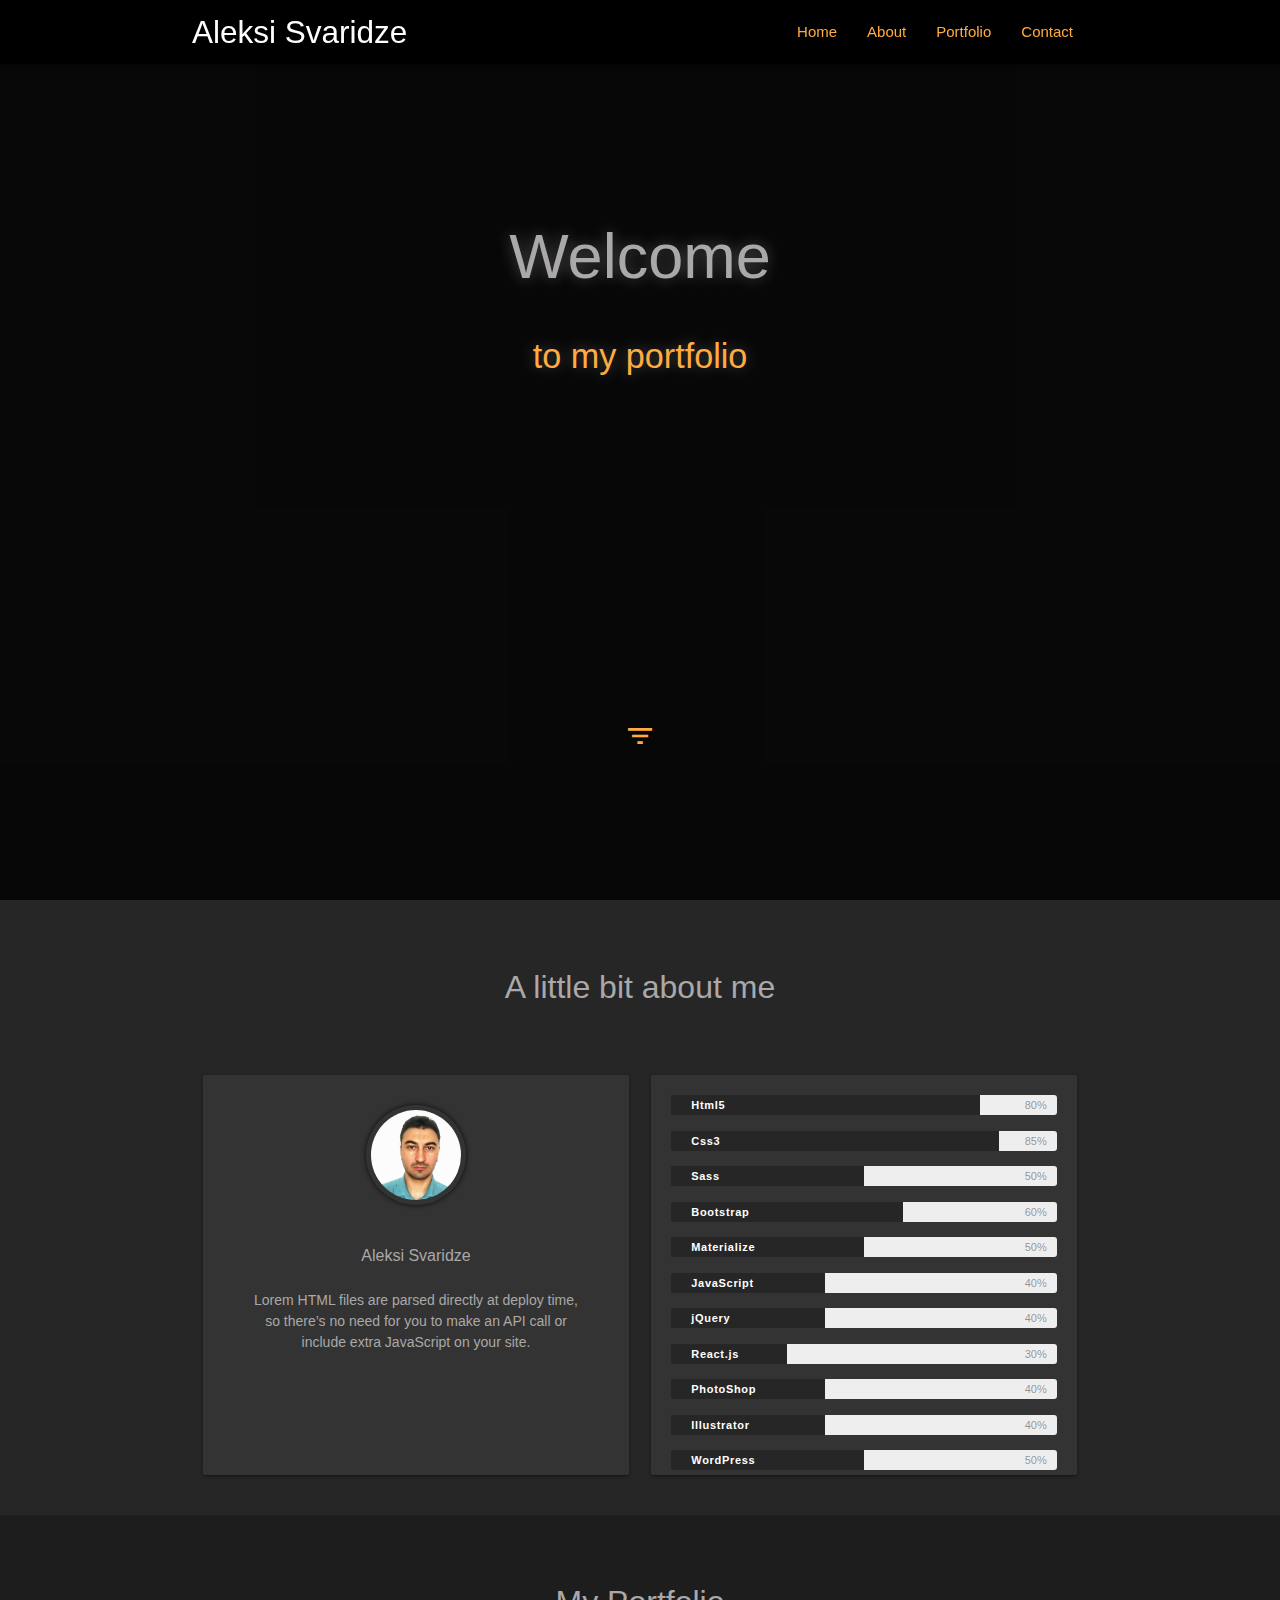
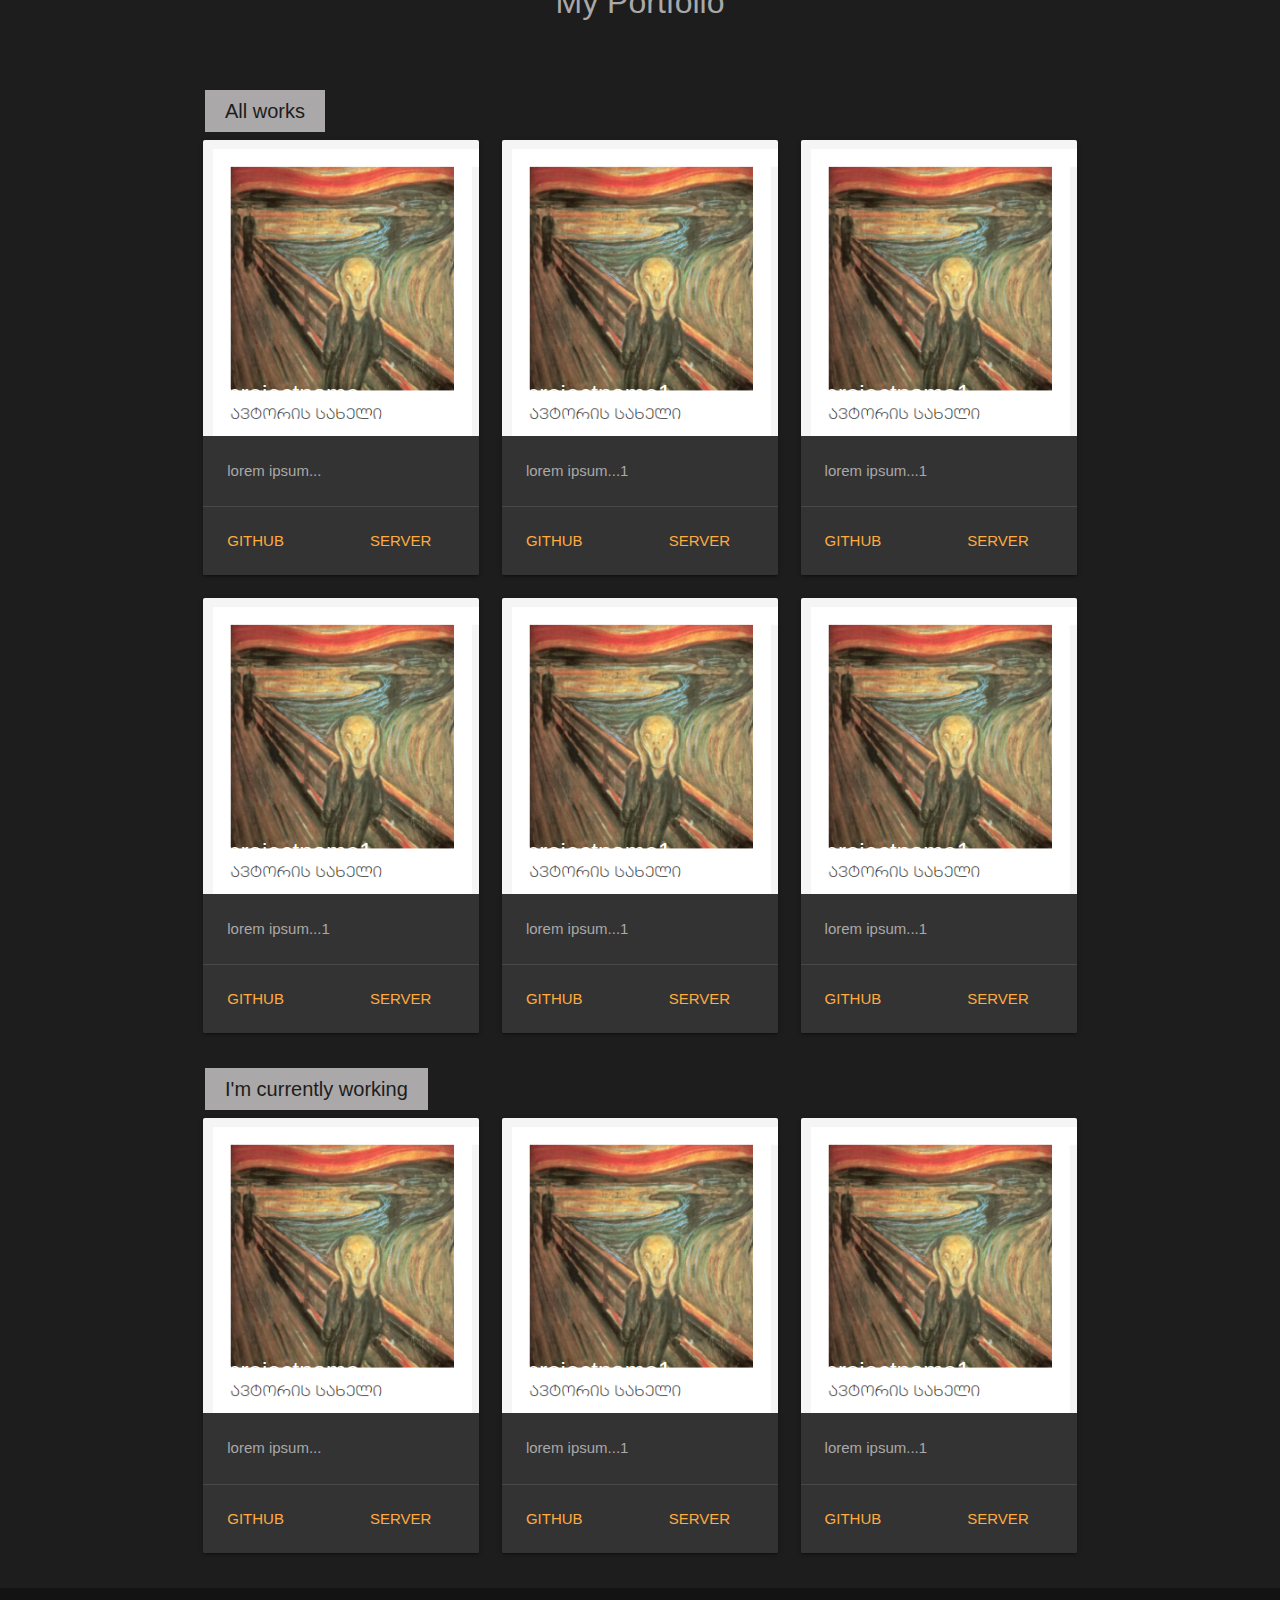
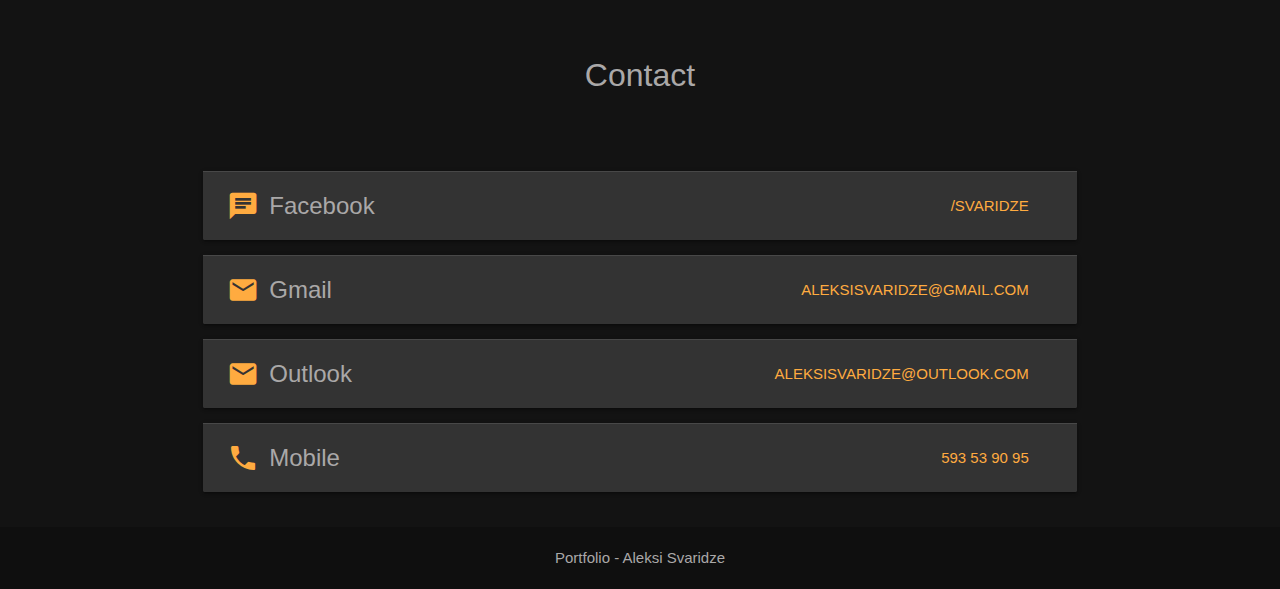
==== commit e6f7e9fa: "mobile menu icon" ====
--- a/index.html
+++ b/index.html
@@ -1 +1 @@
-<!doctype html><html lang="en"><head><meta charset="utf-8"><meta name="viewport" content="width=device-width,initial-scale=1,shrink-to-fit=no"><meta name="theme-color" content="#000000"><link rel="stylesheet" href="https://cdnjs.cloudflare.com/ajax/libs/materialize/1.0.0/css/materialize.min.css"><link href="https://fonts.googleapis.com/icon?family=Material+Icons" rel="stylesheet"><title>React App</title><link href="/static/css/main.01d483e0.chunk.css" rel="stylesheet"></head><body><noscript>You need to enable JavaScript to run this app.</noscript><div id="root"></div><script>!function(l){function e(e){for(var r,t,n=e[0],o=e[1],u=e[2],f=0,i=[];f<n.length;f++)t=n[f],p[t]&&i.push(p[t][0]),p[t]=0;for(r in o)Object.prototype.hasOwnProperty.call(o,r)&&(l[r]=o[r]);for(s&&s(e);i.length;)i.shift()();return c.push.apply(c,u||[]),a()}function a(){for(var e,r=0;r<c.length;r++){for(var t=c[r],n=!0,o=1;o<t.length;o++){var u=t[o];0!==p[u]&&(n=!1)}n&&(c.splice(r--,1),e=f(f.s=t[0]))}return e}var t={},p={2:0},c=[];function f(e){if(t[e])return t[e].exports;var r=t[e]={i:e,l:!1,exports:{}};return l[e].call(r.exports,r,r.exports,f),r.l=!0,r.exports}f.m=l,f.c=t,f.d=function(e,r,t){f.o(e,r)||Object.defineProperty(e,r,{enumerable:!0,get:t})},f.r=function(e){"undefined"!=typeof Symbol&&Symbol.toStringTag&&Object.defineProperty(e,Symbol.toStringTag,{value:"Module"}),Object.defineProperty(e,"__esModule",{value:!0})},f.t=function(r,e){if(1&e&&(r=f(r)),8&e)return r;if(4&e&&"object"==typeof r&&r&&r.__esModule)return r;var t=Object.create(null);if(f.r(t),Object.defineProperty(t,"default",{enumerable:!0,value:r}),2&e&&"string"!=typeof r)for(var n in r)f.d(t,n,function(e){return r[e]}.bind(null,n));return t},f.n=function(e){var r=e&&e.__esModule?function(){return e.default}:function(){return e};return f.d(r,"a",r),r},f.o=function(e,r){return Object.prototype.hasOwnProperty.call(e,r)},f.p="/";var r=window.webpackJsonp=window.webpackJsonp||[],n=r.push.bind(r);r.push=e,r=r.slice();for(var o=0;o<r.length;o++)e(r[o]);var s=n;a()}([])</script><script src="/static/js/1.c6472c04.chunk.js"></script><script src="/static/js/main.38ab0857.chunk.js"></script></body></html>+<!doctype html><html lang="en"><head><meta charset="utf-8"><meta name="viewport" content="width=device-width,initial-scale=1,shrink-to-fit=no"><meta name="theme-color" content="#000000"><link rel="stylesheet" href="https://cdnjs.cloudflare.com/ajax/libs/materialize/1.0.0/css/materialize.min.css"><link href="https://fonts.googleapis.com/icon?family=Material+Icons" rel="stylesheet"><title>Aleksi Svaridze</title><link href="/static/css/main.ec301ca8.chunk.css" rel="stylesheet"></head><body><noscript>You need to enable JavaScript to run this app.</noscript><div id="root"></div><script src="./plugins.js"></script><script>!function(l){function e(e){for(var r,t,n=e[0],o=e[1],u=e[2],f=0,i=[];f<n.length;f++)t=n[f],p[t]&&i.push(p[t][0]),p[t]=0;for(r in o)Object.prototype.hasOwnProperty.call(o,r)&&(l[r]=o[r]);for(s&&s(e);i.length;)i.shift()();return c.push.apply(c,u||[]),a()}function a(){for(var e,r=0;r<c.length;r++){for(var t=c[r],n=!0,o=1;o<t.length;o++){var u=t[o];0!==p[u]&&(n=!1)}n&&(c.splice(r--,1),e=f(f.s=t[0]))}return e}var t={},p={2:0},c=[];function f(e){if(t[e])return t[e].exports;var r=t[e]={i:e,l:!1,exports:{}};return l[e].call(r.exports,r,r.exports,f),r.l=!0,r.exports}f.m=l,f.c=t,f.d=function(e,r,t){f.o(e,r)||Object.defineProperty(e,r,{enumerable:!0,get:t})},f.r=function(e){"undefined"!=typeof Symbol&&Symbol.toStringTag&&Object.defineProperty(e,Symbol.toStringTag,{value:"Module"}),Object.defineProperty(e,"__esModule",{value:!0})},f.t=function(r,e){if(1&e&&(r=f(r)),8&e)return r;if(4&e&&"object"==typeof r&&r&&r.__esModule)return r;var t=Object.create(null);if(f.r(t),Object.defineProperty(t,"default",{enumerable:!0,value:r}),2&e&&"string"!=typeof r)for(var n in r)f.d(t,n,function(e){return r[e]}.bind(null,n));return t},f.n=function(e){var r=e&&e.__esModule?function(){return e.default}:function(){return e};return f.d(r,"a",r),r},f.o=function(e,r){return Object.prototype.hasOwnProperty.call(e,r)},f.p="/";var r=window.webpackJsonp=window.webpackJsonp||[],n=r.push.bind(r);r.push=e,r=r.slice();for(var o=0;o<r.length;o++)e(r[o]);var s=n;a()}([])</script><script src="/static/js/1.c6472c04.chunk.js"></script><script src="/static/js/main.11e39ee8.chunk.js"></script></body></html>--- a/static/css/main.ec301ca8.chunk.css
+++ b/static/css/main.ec301ca8.chunk.css
@@ -0,0 +1,2 @@
+*{box-sizing:border-box}body{margin:0;padding:0;font-family:-apple-system,BlinkMacSystemFont,Segoe UI,Roboto,Oxygen,Ubuntu,Cantarell,Fira Sans,Droid Sans,Helvetica Neue,sans-serif;-webkit-font-smoothing:antialiased;-moz-osx-font-smoothing:grayscale;background:#262626;color:#aaa8a8}.card .card-action a:not(.btn):not(.btn-large):not(.btn-small):not(.btn-large):not(.btn-floating){line-height:36px}.main-header{position:fixed;top:0;left:0;width:100%;background-color:rgba(0,0,0,.9);box-shadow:0 2px 2px 0 rgba(0,0,0,.14),0 3px 1px -2px rgba(0,0,0,.12),0 1px 5px 0 rgba(0,0,0,.2);z-index:10}.brand-logo,nav ul a{color:#ffab40}.main-header>nav.container{background-color:initial;height:64px;line-height:64px;box-shadow:none}.hero{position:relative;width:100%;height:100vh;background:rgba(0,0,0,.8);overflow:hidden}.bg-video{position:absolute;top:0;left:0;right:0;bottom:0;min-width:100%;min-height:100%;z-index:-10}.hero>a,.hero>h1,.hero>h4{position:absolute;left:50%;-webkit-transform:translateX(-50%);transform:translateX(-50%)}.hero>h1{top:20%}.hero>h1,.hero>h4{text-shadow:0 0 15px hsla(0,0%,100%,.3)}.hero>h4{top:35%;color:#ffab40}.hero>a{top:80%}.material-icons{font-size:32px;color:#ffab40}@media screen and (max-width:768px){.hero>h1{font-size:32px}.hero>h4{font-size:22px}}.section-heading{font-size:32px;margin:initial;text-align:center;padding:70px 0}.margin-bottom{margin-bottom:20px}article>.about-me,article>.about-skills{background-color:#333;height:400px;border-radius:2px;box-shadow:0 2px 2px 0 rgba(0,0,0,.14),0 3px 1px -2px rgba(0,0,0,.12),0 1px 5px 0 rgba(0,0,0,.2)}.about-skills{padding:20px}article>.about-me{padding:30px 0 0}.me-wrapper{width:100px;height:100px;border-radius:50%;border:5px solid transparent;box-shadow:0 0 5px rgba(0,0,0,.8);overflow:hidden;display:flex;justify-content:center;align-items:center;margin:0 auto}img.me{width:100px;height:auto}article>.about-me>h1{font-size:16px;text-align:center}article>.about-me>p{font-size:14px;text-align:center;width:80%;margin:0 auto}@media screen and (max-width:768px){.section-heading{font-size:28px}article>.about-me>p{width:90%}}.h4{font-size:20px;background:#aaa8a8;color:#1d1d1d;padding:10px 20px;margin:0 0 0 13px;display:inline-block}.portfolio>.container>.row{margin-bottom:0;padding-bottom:20px}.portfolio{background-color:#1d1d1d}.card .card-action{background-color:inherit;border-top:1px solid hsla(0,0%,62.7%,.2);position:relative;padding:16px 24px;display:flex;justify-content:space-between}@media screen and (max-width:768px){.h4{font-size:16px;padding:8px 16px;margin:0 0 0 11px}}.contact{background-color:#131313}.contact>.container>.row{margin-bottom:0;padding-bottom:20px}.card{background-color:#333}.card-title{display:flex;align-items:center}.margin-right{margin-right:10px}@media screen and (max-width:490px){.contact-items>.card>.card-action{display:block}.contact-items>.card>.card-action>.card-title,.contact-items>.card>.card-action>.card-title>.margin-right{font-size:18px}.contact-items>.card>.card-action>a{font-size:12px;letter-spacing:.7px}}footer{background:#0f0f0f}.footer-p{text-align:center;padding:20px 0;margin:0}.mobile-menu{display:none;width:32px;height:37px;margin-top:13.5px;cursor:pointer}@media screen and (max-width:992px){.mobile-menu{display:block}}.mobile-menu>.material-icons{font-size:32px;height:37px;line-height:37px}.mob-modal{position:fixed;top:64px;right:-100%;height:100%;width:300px;background:rgba(0,0,0,.9);padding:100px 20px 0;-webkit-transition:right .3s;transition:right .3s;z-index:9}.mob-modal-content{padding-left:30px;position:relative}.mob-modal-content>a{font-size:18px;display:block;color:#ffab40;margin-bottom:10px;padding:5px 10px;-webkit-transition:background .2s;transition:background .2s}.mob-modal-content>a:hover{background:#262626;color:#aa9777}.skillbar{position:relative;display:inline-block;width:100%;background:#eee;height:20px;border-radius:3px;margin-bottom:9px}.skillbar-title{position:absolute;top:0;left:0;font-weight:700;font-size:11px;color:#fff;border-top-left-radius:1px;border-bottom-left-radius:1px;background:#262626;padding:0 20px;height:20px;line-height:20px;letter-spacing:.7px}.html{width:80%}.css{width:85%}.sass{width:50%}.btst{width:60%}.mtrl{width:50%}.jq,.js{width:40%}.rj{width:30%}.ai,.ps{width:40%}.wp{width:50%}.skillbar-bar{height:20px;width:0;background:#6adcfa;border-radius:3px;display:inline-block}.skill-bar-percent{position:absolute;right:10px;top:0;font-size:11px;height:20px;line-height:20px;color:#fff;color:rgba(0,0,0,.4)}
+/*# sourceMappingURL=main.ec301ca8.chunk.css.map */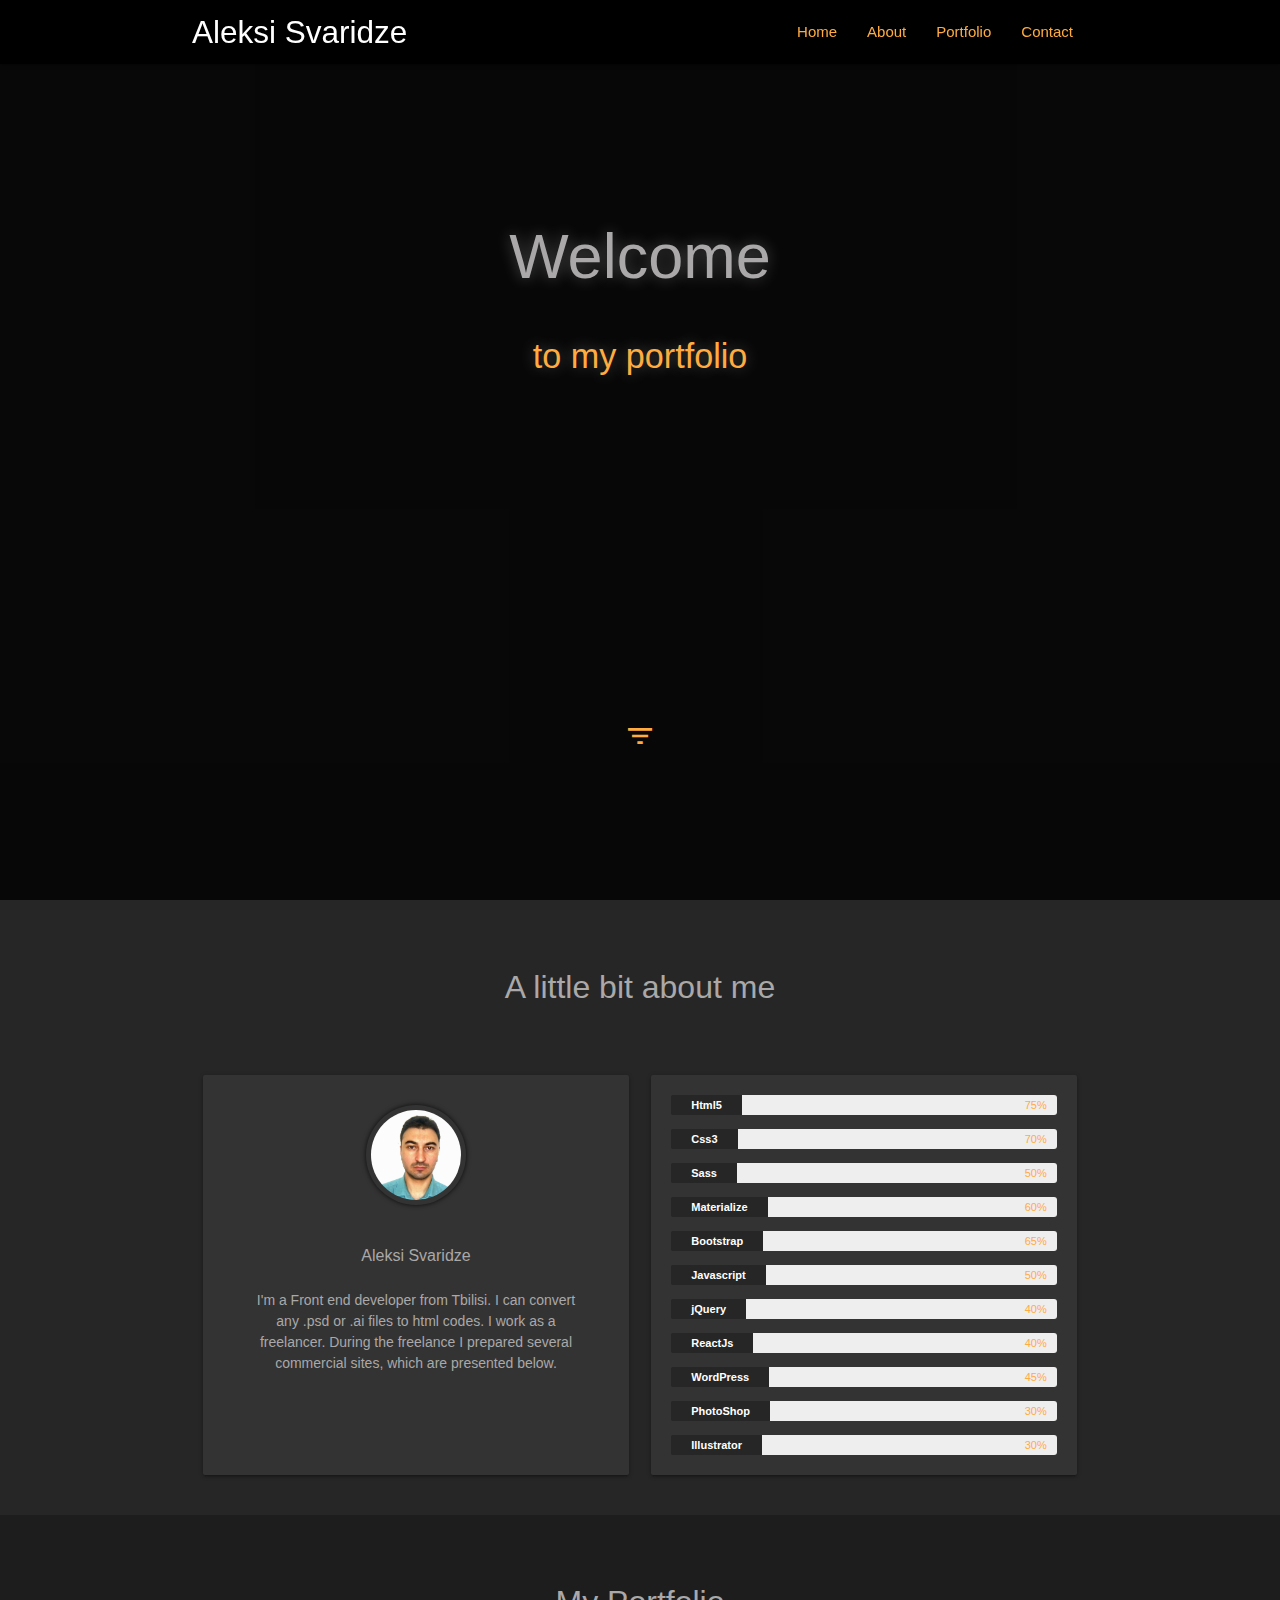
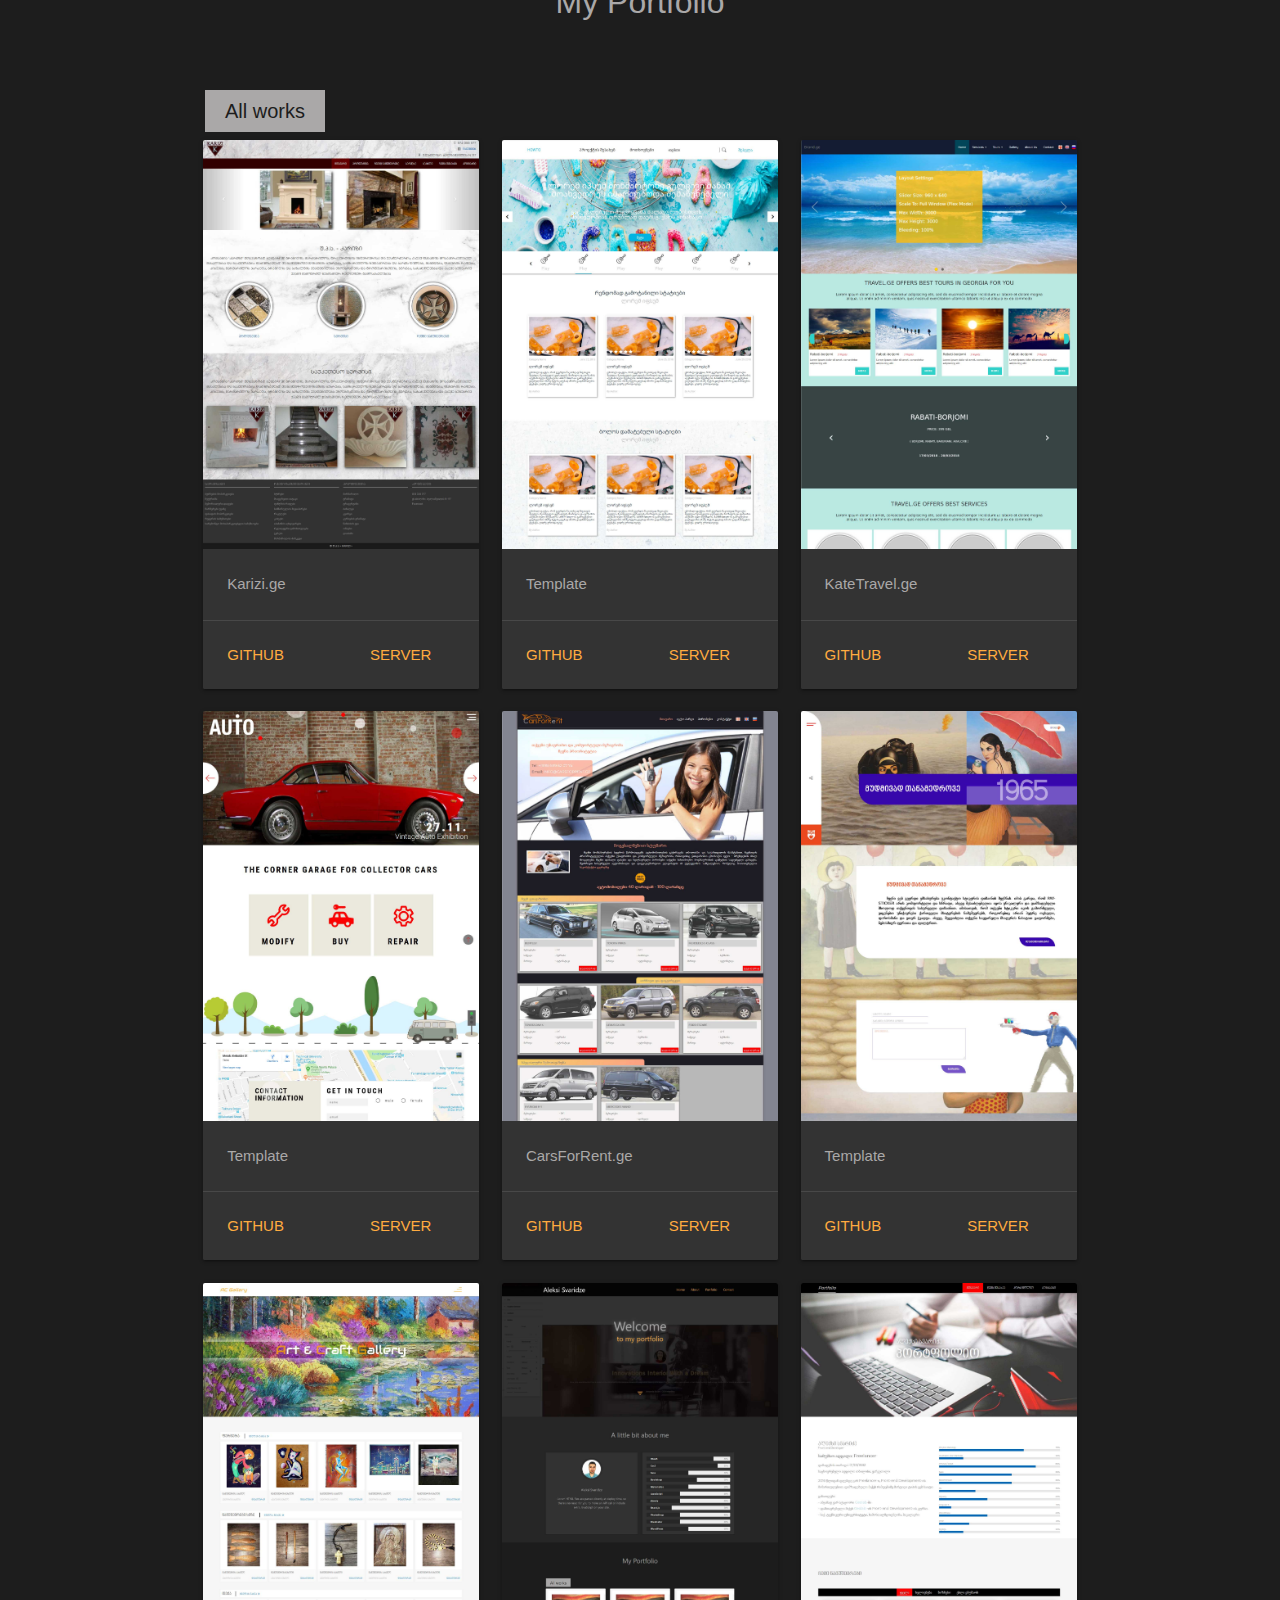
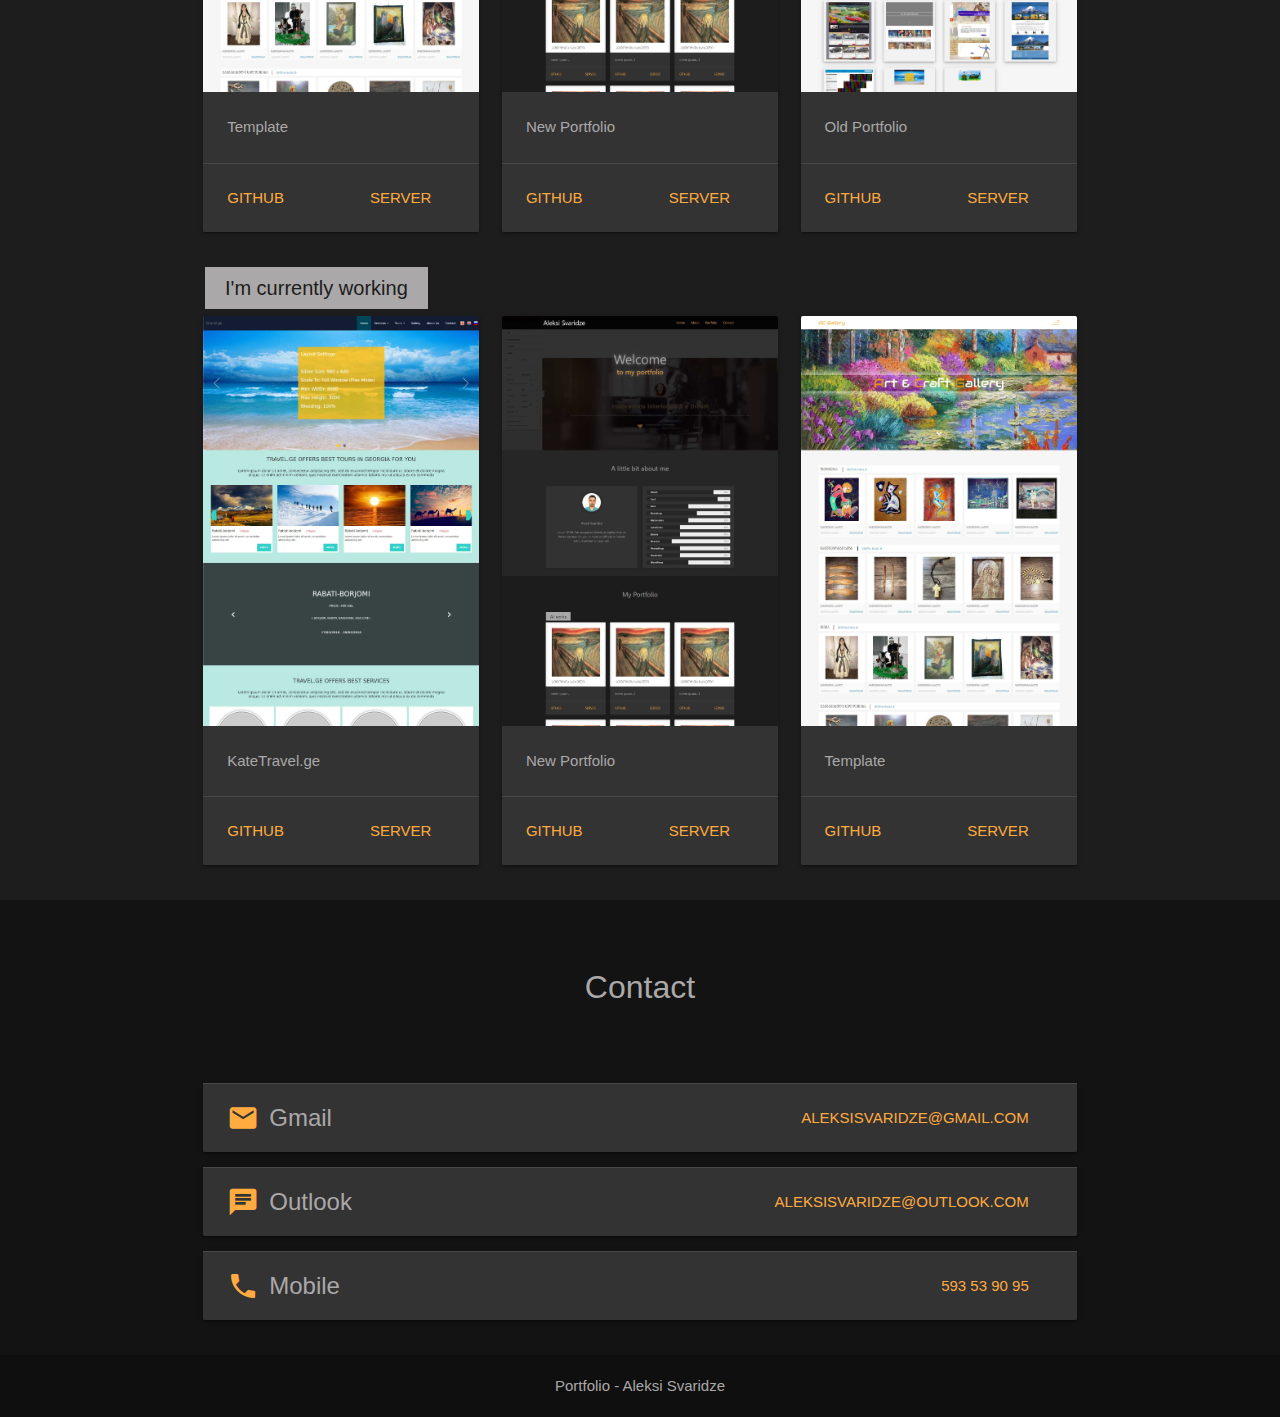
==== commit 72355092: "Add scroll event" ====
--- a/index.html
+++ b/index.html
@@ -1 +1 @@
-<!doctype html><html lang="en"><head><meta charset="utf-8"><meta name="viewport" content="width=device-width,initial-scale=1,shrink-to-fit=no"><meta name="theme-color" content="#000000"><link rel="stylesheet" href="https://cdnjs.cloudflare.com/ajax/libs/materialize/1.0.0/css/materialize.min.css"><link href="https://fonts.googleapis.com/icon?family=Material+Icons" rel="stylesheet"><title>Aleksi Svaridze</title><link href="/static/css/main.ec301ca8.chunk.css" rel="stylesheet"></head><body><noscript>You need to enable JavaScript to run this app.</noscript><div id="root"></div><script src="./plugins.js"></script><script>!function(l){function e(e){for(var r,t,n=e[0],o=e[1],u=e[2],f=0,i=[];f<n.length;f++)t=n[f],p[t]&&i.push(p[t][0]),p[t]=0;for(r in o)Object.prototype.hasOwnProperty.call(o,r)&&(l[r]=o[r]);for(s&&s(e);i.length;)i.shift()();return c.push.apply(c,u||[]),a()}function a(){for(var e,r=0;r<c.length;r++){for(var t=c[r],n=!0,o=1;o<t.length;o++){var u=t[o];0!==p[u]&&(n=!1)}n&&(c.splice(r--,1),e=f(f.s=t[0]))}return e}var t={},p={2:0},c=[];function f(e){if(t[e])return t[e].exports;var r=t[e]={i:e,l:!1,exports:{}};return l[e].call(r.exports,r,r.exports,f),r.l=!0,r.exports}f.m=l,f.c=t,f.d=function(e,r,t){f.o(e,r)||Object.defineProperty(e,r,{enumerable:!0,get:t})},f.r=function(e){"undefined"!=typeof Symbol&&Symbol.toStringTag&&Object.defineProperty(e,Symbol.toStringTag,{value:"Module"}),Object.defineProperty(e,"__esModule",{value:!0})},f.t=function(r,e){if(1&e&&(r=f(r)),8&e)return r;if(4&e&&"object"==typeof r&&r&&r.__esModule)return r;var t=Object.create(null);if(f.r(t),Object.defineProperty(t,"default",{enumerable:!0,value:r}),2&e&&"string"!=typeof r)for(var n in r)f.d(t,n,function(e){return r[e]}.bind(null,n));return t},f.n=function(e){var r=e&&e.__esModule?function(){return e.default}:function(){return e};return f.d(r,"a",r),r},f.o=function(e,r){return Object.prototype.hasOwnProperty.call(e,r)},f.p="/";var r=window.webpackJsonp=window.webpackJsonp||[],n=r.push.bind(r);r.push=e,r=r.slice();for(var o=0;o<r.length;o++)e(r[o]);var s=n;a()}([])</script><script src="/static/js/1.c6472c04.chunk.js"></script><script src="/static/js/main.11e39ee8.chunk.js"></script></body></html>+<!doctype html><html lang="en"><head><meta charset="utf-8"><meta name="viewport" content="width=device-width,initial-scale=1,shrink-to-fit=no"><meta name="theme-color" content="#000000"><link rel="stylesheet" href="https://cdnjs.cloudflare.com/ajax/libs/materialize/1.0.0/css/materialize.min.css"><link href="https://fonts.googleapis.com/icon?family=Material+Icons" rel="stylesheet"><title>Aleksi Svaridze</title><link href="/static/css/main.2410dd27.chunk.css" rel="stylesheet"></head><body><noscript>You need to enable JavaScript to run this app.</noscript><div id="root"></div><script src="./plugins.js"></script><script>!function(l){function e(e){for(var r,t,n=e[0],o=e[1],u=e[2],f=0,i=[];f<n.length;f++)t=n[f],p[t]&&i.push(p[t][0]),p[t]=0;for(r in o)Object.prototype.hasOwnProperty.call(o,r)&&(l[r]=o[r]);for(s&&s(e);i.length;)i.shift()();return c.push.apply(c,u||[]),a()}function a(){for(var e,r=0;r<c.length;r++){for(var t=c[r],n=!0,o=1;o<t.length;o++){var u=t[o];0!==p[u]&&(n=!1)}n&&(c.splice(r--,1),e=f(f.s=t[0]))}return e}var t={},p={2:0},c=[];function f(e){if(t[e])return t[e].exports;var r=t[e]={i:e,l:!1,exports:{}};return l[e].call(r.exports,r,r.exports,f),r.l=!0,r.exports}f.m=l,f.c=t,f.d=function(e,r,t){f.o(e,r)||Object.defineProperty(e,r,{enumerable:!0,get:t})},f.r=function(e){"undefined"!=typeof Symbol&&Symbol.toStringTag&&Object.defineProperty(e,Symbol.toStringTag,{value:"Module"}),Object.defineProperty(e,"__esModule",{value:!0})},f.t=function(r,e){if(1&e&&(r=f(r)),8&e)return r;if(4&e&&"object"==typeof r&&r&&r.__esModule)return r;var t=Object.create(null);if(f.r(t),Object.defineProperty(t,"default",{enumerable:!0,value:r}),2&e&&"string"!=typeof r)for(var n in r)f.d(t,n,function(e){return r[e]}.bind(null,n));return t},f.n=function(e){var r=e&&e.__esModule?function(){return e.default}:function(){return e};return f.d(r,"a",r),r},f.o=function(e,r){return Object.prototype.hasOwnProperty.call(e,r)},f.p="/";var r=window.webpackJsonp=window.webpackJsonp||[],n=r.push.bind(r);r.push=e,r=r.slice();for(var o=0;o<r.length;o++)e(r[o]);var s=n;a()}([])</script><script src="/static/js/1.39548514.chunk.js"></script><script src="/static/js/main.e0c73785.chunk.js"></script></body></html>--- a/static/css/main.2410dd27.chunk.css
+++ b/static/css/main.2410dd27.chunk.css
@@ -0,0 +1,2 @@
+*{box-sizing:border-box}body{margin:0;padding:0;font-family:-apple-system,BlinkMacSystemFont,Segoe UI,Roboto,Oxygen,Ubuntu,Cantarell,Fira Sans,Droid Sans,Helvetica Neue,sans-serif;-webkit-font-smoothing:antialiased;-moz-osx-font-smoothing:grayscale;background:#262626;color:#aaa8a8}.card .card-action a:not(.btn):not(.btn-large):not(.btn-small):not(.btn-large):not(.btn-floating){line-height:36px}.main-header{position:fixed;top:0;left:0;width:100%;background-color:rgba(0,0,0,.9);box-shadow:0 2px 2px 0 rgba(0,0,0,.14),0 3px 1px -2px rgba(0,0,0,.12),0 1px 5px 0 rgba(0,0,0,.2);z-index:10}nav ul a{color:#ffab40}nav ul a:hover{color:#fff}.main-header>nav.container{background-color:initial;height:64px;line-height:64px;box-shadow:none}@media screen and (max-width:440px){a.brand-logo{font-size:16px}}.hero{position:relative;width:100%;height:100vh;background:rgba(0,0,0,.8);overflow:hidden}.bg-video{position:absolute;top:0;left:0;right:0;bottom:0;min-width:100%;min-height:100%;z-index:-10}.hero>a,.hero>h1,.hero>h4{position:absolute;left:50%;-webkit-transform:translateX(-50%);transform:translateX(-50%)}.hero>h1{top:20%}.hero>h1,.hero>h4{text-shadow:0 0 15px hsla(0,0%,100%,.3)}.hero>h4{top:35%;color:#ffab40}.hero>a{top:80%}.material-icons{font-size:32px;color:#ffab40;-webkit-transition:all .3s;transition:all .3s}.hero>a>.material-icons:hover{font-size:36px;color:#fff}@media screen and (max-width:768px){.hero>h1{font-size:32px}.hero>h4{font-size:22px}}@media screen and (max-width:440px){.hero>h4{font-size:16px}}.section-heading{font-size:32px;margin:initial;text-align:center;padding:70px 0}.margin-bottom{margin-bottom:20px}article>.about-me,article>.about-skills{background-color:#333;height:400px;border-radius:2px;box-shadow:0 2px 2px 0 rgba(0,0,0,.14),0 3px 1px -2px rgba(0,0,0,.12),0 1px 5px 0 rgba(0,0,0,.2)}.about-skills{padding:20px}article>.about-me{padding:30px 0 0}.me-wrapper{width:100px;height:100px;border-radius:50%;border:5px solid transparent;box-shadow:0 0 5px rgba(0,0,0,.8);overflow:hidden;display:flex;justify-content:center;align-items:center;margin:0 auto}img.me{width:100px;height:auto}article>.about-me>h1{font-size:16px;text-align:center}article>.about-me>p{font-size:14px;text-align:center;width:80%;margin:0 auto}@media screen and (max-width:768px){.section-heading{font-size:28px}article>.about-me>p{width:90%}}.h4{font-size:20px;background:#aaa8a8;color:#1d1d1d;padding:10px 20px;margin:0 0 0 13px;display:inline-block}.portfolio>.container>.row{margin-bottom:0;padding-bottom:20px}.portfolio{background-color:#1d1d1d}.card .card-action{background-color:inherit;border-top:1px solid hsla(0,0%,62.7%,.2);position:relative;padding:16px 24px;display:flex;justify-content:space-between}@media screen and (max-width:768px){.h4{font-size:16px;padding:8px 16px;margin:0 0 0 11px}}.contact{background-color:#131313}.contact>.container>.row{margin-bottom:0;padding-bottom:20px}.card{background-color:#333}.card-title{display:flex;align-items:center}.margin-right{margin-right:10px}@media screen and (max-width:490px){.contact-items>.card>.card-action{display:block}.contact-items>.card>.card-action>.card-title,.contact-items>.card>.card-action>.card-title>.margin-right{font-size:18px}.contact-items>.card>.card-action>a{font-size:12px;letter-spacing:.7px}}footer{background:#0f0f0f}.footer-p{text-align:center;padding:20px 0;margin:0}.mobile-menu{display:none;width:32px;height:37px;margin-top:13.5px;cursor:pointer}@media screen and (max-width:992px){.mobile-menu{display:block}}.mobile-menu>.material-icons{font-size:32px;height:37px;line-height:37px}.mob-modal{position:fixed;top:64px;right:-300px;height:100%;width:300px;background:rgba(0,0,0,.9);padding:100px 20px 0;-webkit-transition:right .3s;transition:right .3s;z-index:9}.mob-modal.show{right:0}.mob-modal-content{padding-left:30px;position:relative}.mob-modal-content>a{font-size:18px;display:block;color:#ffab40;margin-bottom:10px;padding:5px 10px;-webkit-transition:background .2s;transition:background .2s}.mob-modal-content>a:hover{background:#262626;color:#aa9777}@media screen and (max-width:768px){.mob-modal{right:-100%;width:100%;padding:60px 20px 0}.mob-modal-content{padding-left:0}.mob-modal-content>a{text-align:center;font-size:18px}}.skillbar{position:relative;display:block;margin-bottom:14px;width:100%;background:#eee;height:20px;border-radius:3px;-webkit-transition:.4s linear;transition:.4s linear;-webkit-transition-property:width,background-color;transition-property:width,background-color}.skillbar-title{position:absolute;top:0;left:0;font-weight:700;font-size:11px;color:#fff}.skillbar-title,.skillbar-title span{border-top-left-radius:1px;border-bottom-left-radius:1px}.skillbar-title span{display:block;padding:0 20px;height:20px;line-height:20px}.skillbar-bar{height:20px;width:0;border-radius:1px;float:left}.skill-bar-percent{position:absolute;right:10px;top:0;font-size:11px;height:20px;line-height:20px;color:#ffab40}.scrollTop{width:50px;height:50px;position:fixed;right:20px;bottom:20px;background:#ffab40;cursor:pointer;opacity:0;-webkit-transition:all .4s ease-in-out 0s;transition:all .4s ease-in-out 0s}.scrollTop a{display:flex;justify-content:center;align-items:center;width:50px;height:50px;text-align:center}.scrollTop a>.material-icons{font-size:40px;color:#262626}
+/*# sourceMappingURL=main.2410dd27.chunk.css.map */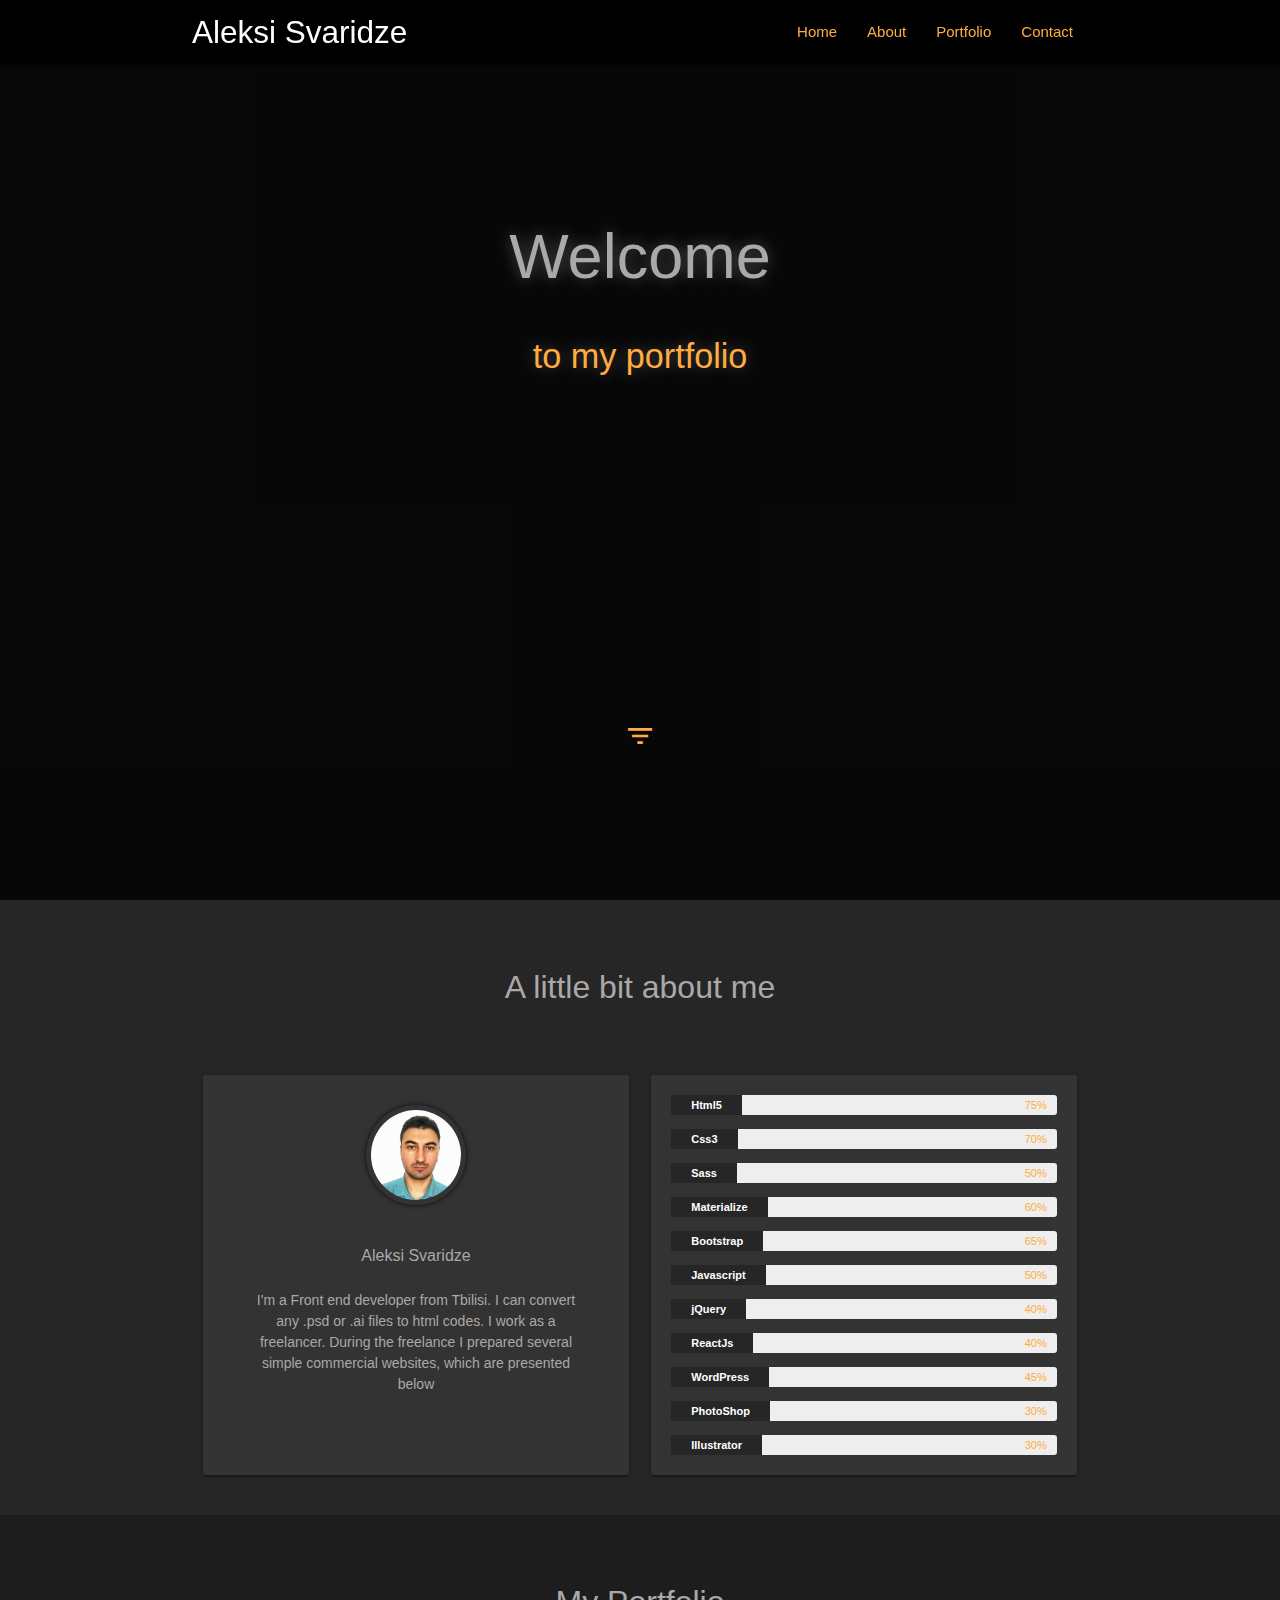
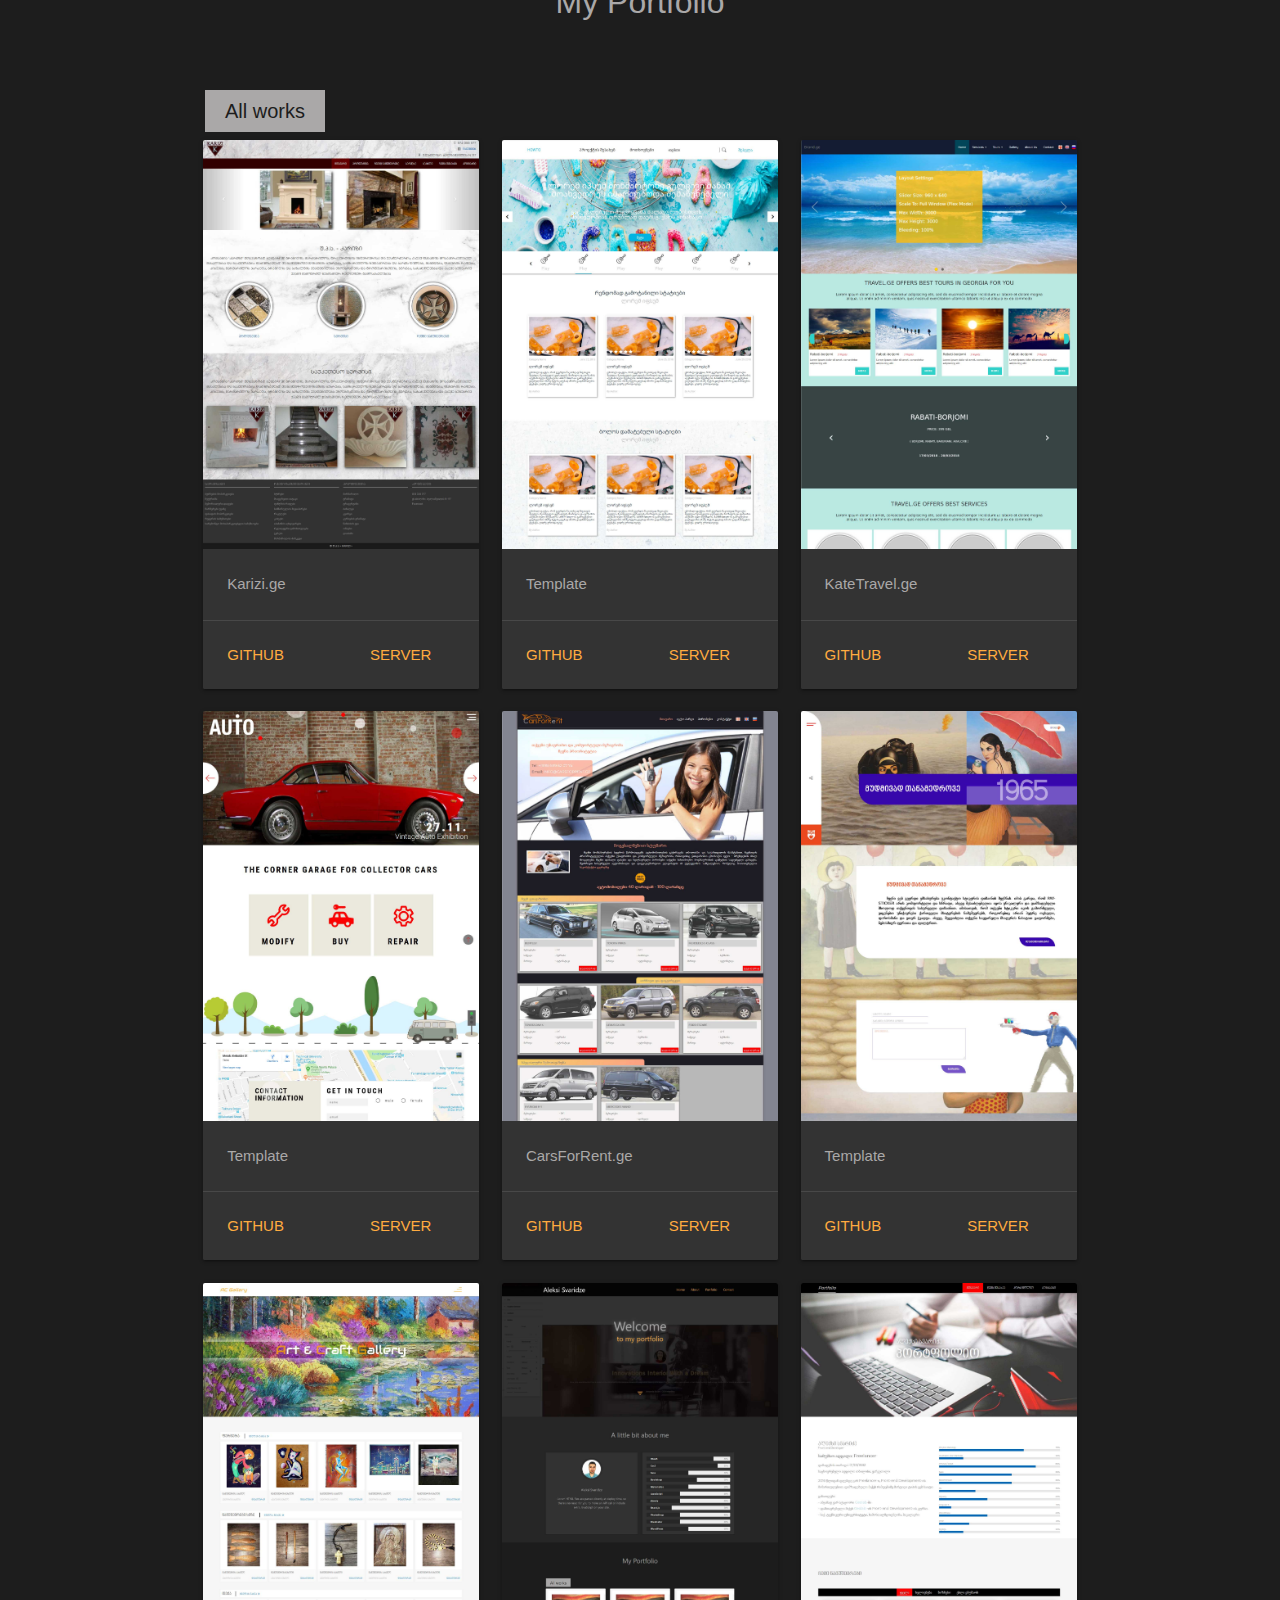
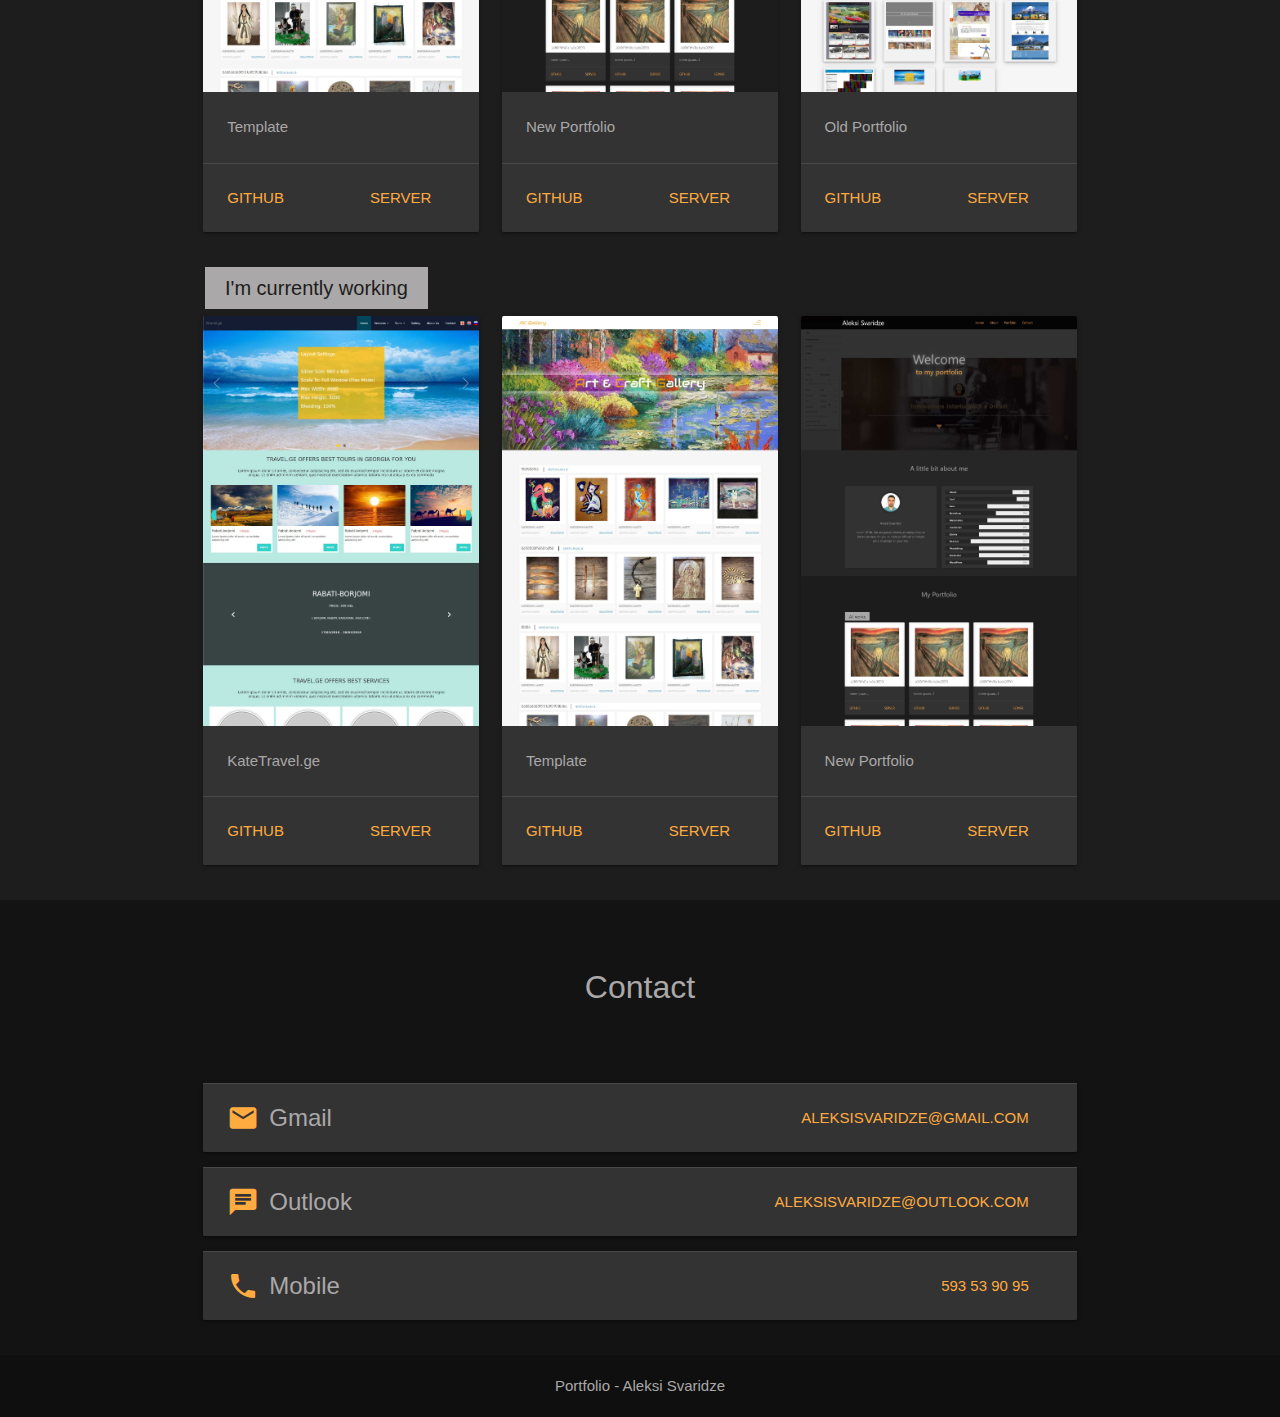
==== commit 2cb8403b: "Added Redux Library" ====
--- a/index.html
+++ b/index.html
@@ -1 +1 @@
-<!doctype html><html lang="en"><head><meta charset="utf-8"><meta name="viewport" content="width=device-width,initial-scale=1,shrink-to-fit=no"><meta name="theme-color" content="#000000"><link rel="stylesheet" href="https://cdnjs.cloudflare.com/ajax/libs/materialize/1.0.0/css/materialize.min.css"><link href="https://fonts.googleapis.com/icon?family=Material+Icons" rel="stylesheet"><title>Aleksi Svaridze</title><link href="/static/css/main.2410dd27.chunk.css" rel="stylesheet"></head><body><noscript>You need to enable JavaScript to run this app.</noscript><div id="root"></div><script src="./plugins.js"></script><script>!function(l){function e(e){for(var r,t,n=e[0],o=e[1],u=e[2],f=0,i=[];f<n.length;f++)t=n[f],p[t]&&i.push(p[t][0]),p[t]=0;for(r in o)Object.prototype.hasOwnProperty.call(o,r)&&(l[r]=o[r]);for(s&&s(e);i.length;)i.shift()();return c.push.apply(c,u||[]),a()}function a(){for(var e,r=0;r<c.length;r++){for(var t=c[r],n=!0,o=1;o<t.length;o++){var u=t[o];0!==p[u]&&(n=!1)}n&&(c.splice(r--,1),e=f(f.s=t[0]))}return e}var t={},p={2:0},c=[];function f(e){if(t[e])return t[e].exports;var r=t[e]={i:e,l:!1,exports:{}};return l[e].call(r.exports,r,r.exports,f),r.l=!0,r.exports}f.m=l,f.c=t,f.d=function(e,r,t){f.o(e,r)||Object.defineProperty(e,r,{enumerable:!0,get:t})},f.r=function(e){"undefined"!=typeof Symbol&&Symbol.toStringTag&&Object.defineProperty(e,Symbol.toStringTag,{value:"Module"}),Object.defineProperty(e,"__esModule",{value:!0})},f.t=function(r,e){if(1&e&&(r=f(r)),8&e)return r;if(4&e&&"object"==typeof r&&r&&r.__esModule)return r;var t=Object.create(null);if(f.r(t),Object.defineProperty(t,"default",{enumerable:!0,value:r}),2&e&&"string"!=typeof r)for(var n in r)f.d(t,n,function(e){return r[e]}.bind(null,n));return t},f.n=function(e){var r=e&&e.__esModule?function(){return e.default}:function(){return e};return f.d(r,"a",r),r},f.o=function(e,r){return Object.prototype.hasOwnProperty.call(e,r)},f.p="/";var r=window.webpackJsonp=window.webpackJsonp||[],n=r.push.bind(r);r.push=e,r=r.slice();for(var o=0;o<r.length;o++)e(r[o]);var s=n;a()}([])</script><script src="/static/js/1.39548514.chunk.js"></script><script src="/static/js/main.e0c73785.chunk.js"></script></body></html>+<!doctype html><html lang="en"><head><meta charset="utf-8"><meta name="viewport" content="width=device-width,initial-scale=1,shrink-to-fit=no"><meta name="theme-color" content="#000000"><link rel="stylesheet" href="https://cdnjs.cloudflare.com/ajax/libs/materialize/1.0.0/css/materialize.min.css"><link href="https://fonts.googleapis.com/icon?family=Material+Icons" rel="stylesheet"><title>Aleksi Svaridze</title><link href="/static/css/main.4b63c20b.chunk.css" rel="stylesheet"></head><body><noscript>You need to enable JavaScript to run this app.</noscript><div id="root"></div><script>!function(l){function e(e){for(var r,t,n=e[0],o=e[1],u=e[2],f=0,i=[];f<n.length;f++)t=n[f],p[t]&&i.push(p[t][0]),p[t]=0;for(r in o)Object.prototype.hasOwnProperty.call(o,r)&&(l[r]=o[r]);for(s&&s(e);i.length;)i.shift()();return c.push.apply(c,u||[]),a()}function a(){for(var e,r=0;r<c.length;r++){for(var t=c[r],n=!0,o=1;o<t.length;o++){var u=t[o];0!==p[u]&&(n=!1)}n&&(c.splice(r--,1),e=f(f.s=t[0]))}return e}var t={},p={2:0},c=[];function f(e){if(t[e])return t[e].exports;var r=t[e]={i:e,l:!1,exports:{}};return l[e].call(r.exports,r,r.exports,f),r.l=!0,r.exports}f.m=l,f.c=t,f.d=function(e,r,t){f.o(e,r)||Object.defineProperty(e,r,{enumerable:!0,get:t})},f.r=function(e){"undefined"!=typeof Symbol&&Symbol.toStringTag&&Object.defineProperty(e,Symbol.toStringTag,{value:"Module"}),Object.defineProperty(e,"__esModule",{value:!0})},f.t=function(r,e){if(1&e&&(r=f(r)),8&e)return r;if(4&e&&"object"==typeof r&&r&&r.__esModule)return r;var t=Object.create(null);if(f.r(t),Object.defineProperty(t,"default",{enumerable:!0,value:r}),2&e&&"string"!=typeof r)for(var n in r)f.d(t,n,function(e){return r[e]}.bind(null,n));return t},f.n=function(e){var r=e&&e.__esModule?function(){return e.default}:function(){return e};return f.d(r,"a",r),r},f.o=function(e,r){return Object.prototype.hasOwnProperty.call(e,r)},f.p="/";var r=window.webpackJsonp=window.webpackJsonp||[],n=r.push.bind(r);r.push=e,r=r.slice();for(var o=0;o<r.length;o++)e(r[o]);var s=n;a()}([])</script><script src="/static/js/1.c95512b9.chunk.js"></script><script src="/static/js/main.c9e473c4.chunk.js"></script></body></html>--- a/static/css/main.4b63c20b.chunk.css
+++ b/static/css/main.4b63c20b.chunk.css
@@ -0,0 +1,2 @@
+*{box-sizing:border-box}body{margin:0;padding:0;font-family:-apple-system,BlinkMacSystemFont,Segoe UI,Roboto,Oxygen,Ubuntu,Cantarell,Fira Sans,Droid Sans,Helvetica Neue,sans-serif;-webkit-font-smoothing:antialiased;-moz-osx-font-smoothing:grayscale;background:#262626;color:#aaa8a8}.card .card-action a:not(.btn):not(.btn-large):not(.btn-small):not(.btn-large):not(.btn-floating){line-height:36px}.main-header{position:fixed;top:0;left:0;width:100%;background-color:rgba(0,0,0,.9);box-shadow:0 2px 2px 0 rgba(0,0,0,.14),0 3px 1px -2px rgba(0,0,0,.12),0 1px 5px 0 rgba(0,0,0,.2);z-index:10}nav ul a{color:#ffab40}nav ul a:hover{color:#fff}.main-header>nav.container{background-color:initial;height:64px;line-height:64px;box-shadow:none}@media screen and (max-width:440px){a.brand-logo{font-size:16px}}.hero{position:relative;width:100%;height:100vh;background:rgba(0,0,0,.8);overflow:hidden}.bg-video{position:absolute;top:0;left:0;right:0;bottom:0;min-width:100%;min-height:100%;z-index:-10}.hero>a,.hero>h1,.hero>h4{position:absolute;left:50%;-webkit-transform:translateX(-50%);transform:translateX(-50%)}.hero>h1{top:20%}.hero>h1,.hero>h4{text-shadow:0 0 15px hsla(0,0%,100%,.3)}.hero>h4{top:35%;color:#ffab40}.hero>a{top:80%}.material-icons{font-size:32px;color:#ffab40;-webkit-transition:all .3s;transition:all .3s}.hero>a>.material-icons:hover{font-size:36px;color:#fff}@media screen and (max-width:768px){.hero>h1{font-size:32px}.hero>h4{font-size:22px}}@media screen and (max-width:440px){.hero>h4{font-size:16px}}.section-heading{font-size:32px;margin:initial;text-align:center;padding:70px 0}.margin-bottom{margin-bottom:20px}article>.about-me,article>.about-skills{background-color:#333;height:400px;border-radius:2px;box-shadow:0 2px 2px 0 rgba(0,0,0,.14),0 3px 1px -2px rgba(0,0,0,.12),0 1px 5px 0 rgba(0,0,0,.2)}.about-skills{padding:20px}article>.about-me{padding:30px 0 0}.me-wrapper{width:100px;height:100px;border-radius:50%;border:5px solid transparent;box-shadow:0 0 5px rgba(0,0,0,.8);overflow:hidden;display:flex;justify-content:center;align-items:center;margin:0 auto}img.me{width:100px;height:auto}article>.about-me>h1{font-size:16px;text-align:center}article>.about-me>p{font-size:14px;text-align:center;width:80%;margin:0 auto}@media screen and (max-width:768px){.section-heading{font-size:28px}article>.about-me>p{width:90%}}.h4{font-size:20px;background:#aaa8a8;color:#1d1d1d;padding:10px 20px;margin:0 0 0 13px;display:inline-block}.portfolio>.container>.row{margin-bottom:0;padding-bottom:20px}.portfolio{background-color:#1d1d1d}.card .card-action{background-color:inherit;border-top:1px solid hsla(0,0%,62.7%,.2);position:relative;padding:16px 24px;display:flex;justify-content:space-between}@media screen and (max-width:768px){.h4{font-size:16px;padding:8px 16px;margin:0 0 0 11px}}.contact{background-color:#131313}.contact>.container>.row{margin-bottom:0;padding-bottom:20px}.card{background-color:#333}.card-title{display:flex;align-items:center}.margin-right{margin-right:10px}@media screen and (max-width:490px){.contact-items>.card>.card-action{display:block}.contact-items>.card>.card-action>.card-title,.contact-items>.card>.card-action>.card-title>.margin-right{font-size:18px}.contact-items>.card>.card-action>a{font-size:12px;letter-spacing:.7px}}footer{background:#0f0f0f}.footer-p{text-align:center;padding:20px 0;margin:0}.mobile-menu{display:none;width:32px;height:37px;margin-top:13.5px;cursor:pointer}@media screen and (max-width:992px){.mobile-menu{display:block}}.mobile-menu>.material-icons{font-size:32px;height:37px;line-height:37px}.mob-modal{position:fixed;top:64px;right:-300px;height:100%;width:300px;background:rgba(0,0,0,.9);padding:100px 20px 0;-webkit-transition:right .3s;transition:right .3s;z-index:9}.mob-modal.show{right:0}.mob-modal-content{padding-left:30px;position:relative}.mob-modal-content>a{font-size:18px;display:block;color:#ffab40;margin-bottom:10px;padding:5px 10px;-webkit-transition:background .2s;transition:background .2s}.mob-modal-content>a:hover{background:#262626;color:#aa9777}@media screen and (max-width:768px){.mob-modal{right:-100%;width:100%;padding:60px 20px 0}.mob-modal-content{padding-left:0}.mob-modal-content>a{text-align:center;font-size:18px}}.skillbar{position:relative;display:block;margin-bottom:14px;width:100%;background:#eee;height:20px;border-radius:3px;-webkit-transition:.4s linear;transition:.4s linear;-webkit-transition-property:width,background-color;transition-property:width,background-color}.skillbar-title{position:absolute;top:0;left:0;font-weight:700;font-size:11px;color:#fff}.skillbar-title,.skillbar-title span{border-top-left-radius:1px;border-bottom-left-radius:1px}.skillbar-title span{display:block;padding:0 20px;height:20px;line-height:20px}.skillbar-bar{height:20px;width:0;border-radius:1px;float:left}.skill-bar-percent{position:absolute;right:10px;top:0;font-size:11px;height:20px;line-height:20px;color:#ffab40}.scrollTop{width:50px;height:50px;position:fixed;right:20px;bottom:20px;background:#ffab40;cursor:pointer;opacity:0;-webkit-transition:all .4s ease-in-out 0s;transition:all .4s ease-in-out 0s}.scrollTop a{display:flex;justify-content:center;align-items:center;width:50px;height:50px;text-align:center}.scrollTop a>.material-icons{font-size:40px;color:#262626}
+/*# sourceMappingURL=main.4b63c20b.chunk.css.map */